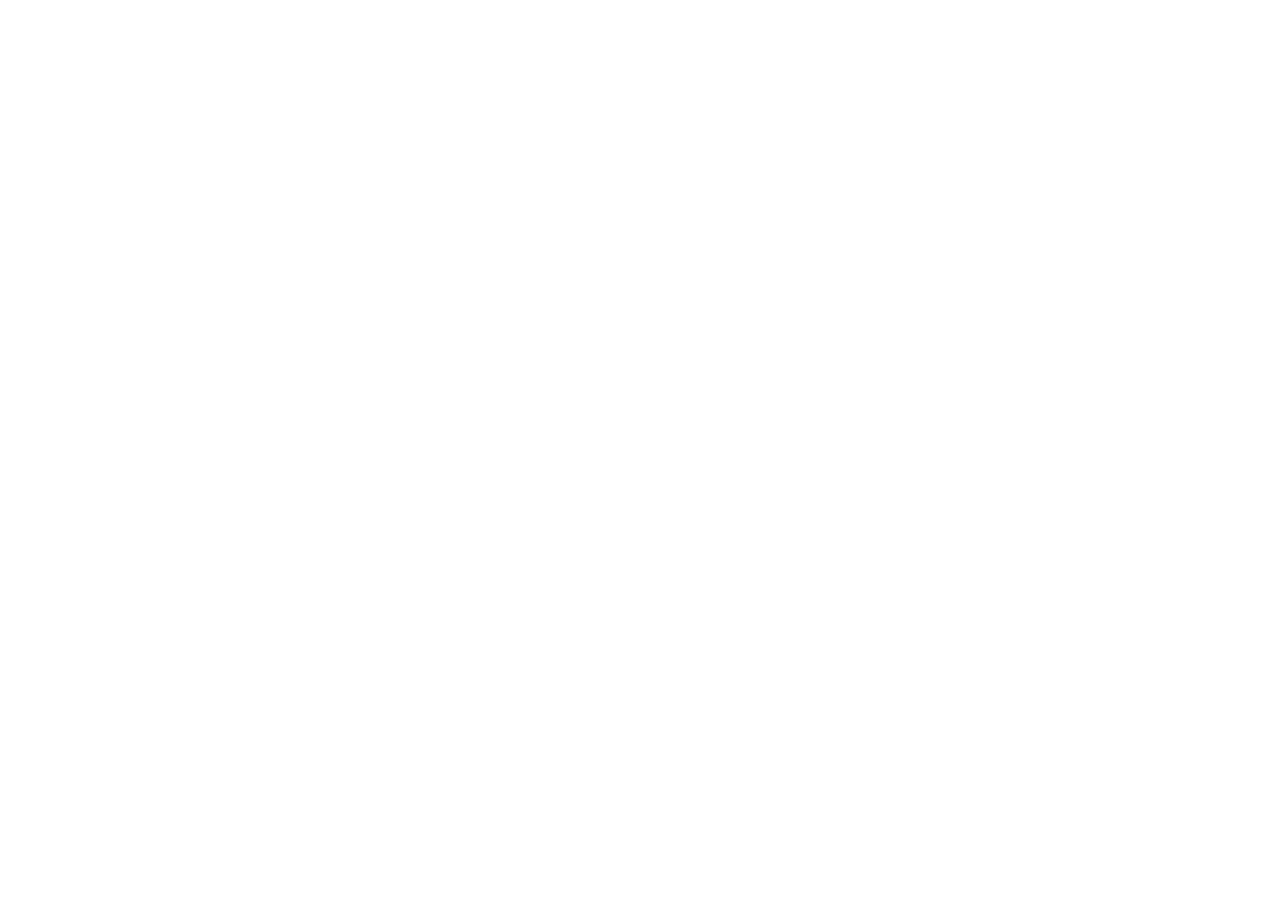
==== index.html @ 41d4106a "Add files via upload" ====
<!doctype html>
<html lang="nl">
	
<head>
	<meta charset="UTF-8">
	<meta name="author" content="jouw naam">
	<meta name="viewport" content="width=device-width, initial-scale=1">
	
	<title>Naam van je site en/of pagina</title>
	
	<link href="styles/style.css" rel="stylesheet">
</head>

<body>

	<script src="scripts/script.js"></script>
</body>
	
</html>
---- styles/style.css ----
/* CSS Document */
*, *::after, *::before {
  box-sizing:border-box;  
}
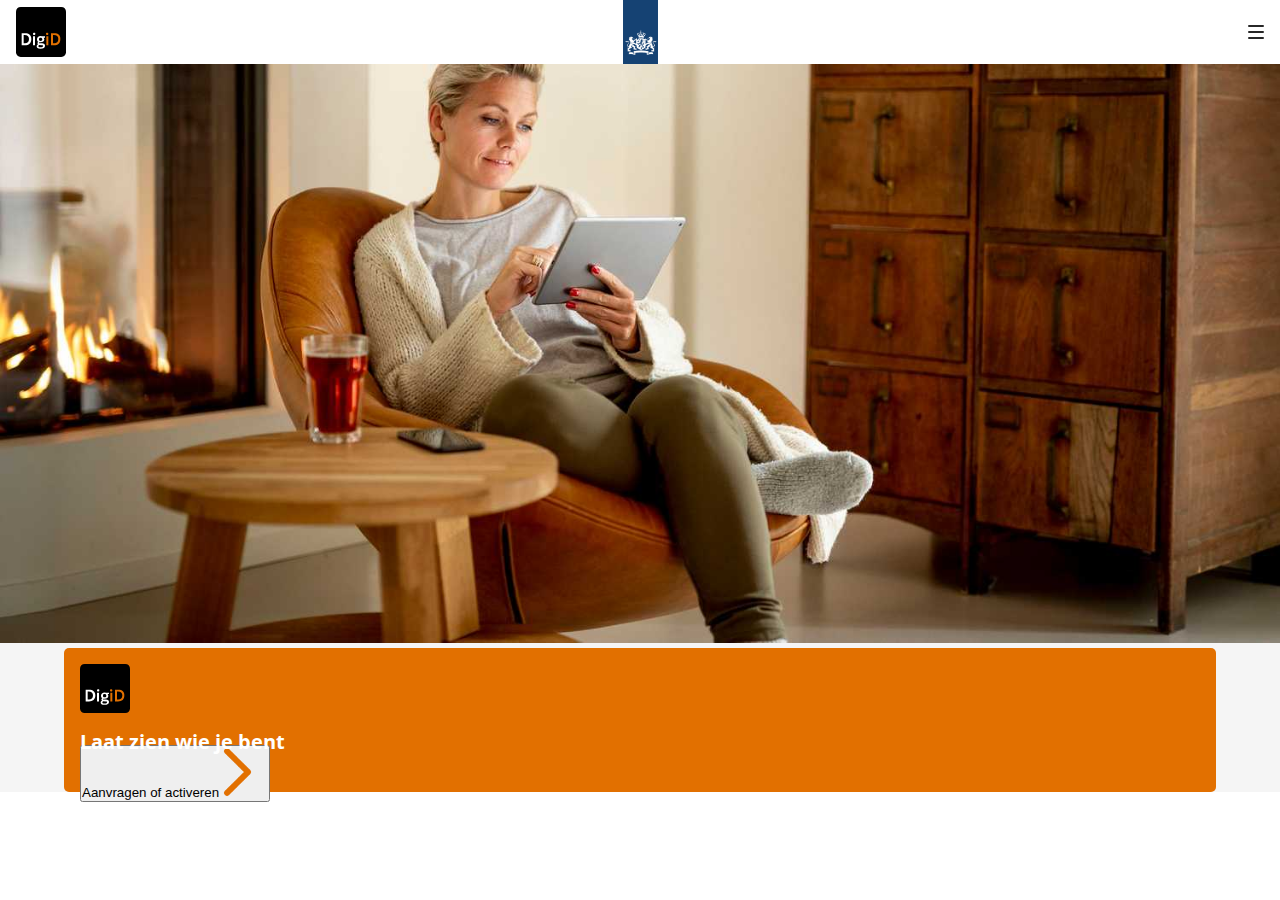
==== commit 27a01a70: "Add files via upload" ====
--- a/index.html
+++ b/index.html
@@ -1,19 +1,98 @@
 <!doctype html>
 <html lang="nl">
-	
+
 <head>
-	<meta charset="UTF-8">
-	<meta name="author" content="jouw naam">
-	<meta name="viewport" content="width=device-width, initial-scale=1">
-	
-	<title>Naam van je site en/of pagina</title>
-	
-	<link href="styles/style.css" rel="stylesheet">
+    <meta charset="UTF-8">
+    <meta name="author" content="jouw naam">
+    <meta name="viewport" content="width=device-width, initial-scale=1">
+    <title>DigiD | Home</title>
+
+    <link href="https://fonts.googleapis.com/css?family=Open+Sans:300,600,700&display=swap" rel="stylesheet">
+    <link href="styles/style.css" rel="stylesheet">
 </head>
 
 <body>
+    <header>
+        <img src="images/DigiD_logo.svg" alt="DigiD logo">
+        <img src="images/rijksoverheid_logo.png" alt="Rijksoverheid logo">
+        <div class="hamburger">
+            <span class="link"></span>
+        </div>
+    </header>
 
-	<script src="scripts/script.js"></script>
+    <main>
+        <div>
+            <img src="images/DigiD.jpg" alt="Vrouw bij haardvuur met iPad">
+        </div>
+
+        <section>
+            <div>
+                <img src="images/DigiD_logo.svg" alt="DigiD logo">
+                <h1> Laat zien wie je bent</h1>
+            </div>
+            <a href='#' target='_blank'><button type='button'> Aanvragen of activeren <img src="images/pijl_oranje.png" alt="pijltje"> </button></a>
+        </section>
+
+        <!--------------------->
+        <!--
+        <section>
+            <h2> Machtigen </h2>
+            <p> Iemand uw zaken laten regelen? Gebruik machtigen. </p>
+            <a href='#' target='_blank'><button type='button'> Aanvragen <img src="images/pijl_wit.png" alt="pijltje"> </button></a>
+        </section>
+
+        <section>
+            <h2> Code ontvangen </h2>
+            <p> Vul uw activeringscode, herstelcode, e-mailcode of machtigingscode in. </p>
+            <a href='#' target='_blank'><button type='button'> Code invullen <img src="images/pijl_wit.png" alt="pijltje"> </button></a>
+        </section>
+
+        <section>
+            <h2> Manieren van inloggen </h2>
+            <p> Voeg meer inlogmiddelen toe en regel meer met uw DigiD. </p>
+            <h3> DigiD app </h3>
+            <p> De makkelijkste manier om veilig in te loggen </p>
+            <a href="#"> Meer informatie </a>
+
+            <h3> Sms-controle </h3>
+            <p> Inloggen met een sms code </p>
+            <a href="#"> Meer informatie </a>
+
+            <h3> Gebruikersnaam en wachtwoord </h3>
+            <p> Inloggen met gebruikersnaam en wachtwoord </p>
+            <a href="#"> Meer informatie </a>
+
+            <h3> ID-check </h3>
+            <p> Voor toegang tot extra privacygevoelige gegevens </p>
+            <a href="#"> Meer informatie </a>
+        </section>
+
+        <section>
+            <a href="#"> <img src="images/pijl_zwart.png" alt="pijltje">
+                <p> Hoe activeer ik Mijn DigiD? </p>
+            </a>
+            <a href="#"> <img src="images/pijl_zwart.png" alt="pijltje">
+                <p> Hoe vraag ik een DigiD aan? </p>
+            </a>
+            <a href="#"> <img src="images/pijl_zwart.png" alt="pijltje">
+                <p> Hoe activeer ik de DigiD app? </p>
+            </a>
+            <a href="#"> <img src="images/pijl_zwart.png" alt="pijltje">
+                <p> Hoe kan ik iemand machtigen? </p>
+            </a>
+            <a href="#"> <img src="images/pijl_zwart.png" alt="pijltje">
+                <p> Wat moet ik doen bij misbruik van mijn gegevens? </p>
+            </a>
+            <a href="#"> <img src="images/pijl_zwart.png" alt="pijltje">
+                <p> Wat moet ik doen bij een foutmelding? </p>
+            </a>
+        </section>
+-->
+
+    </main>
+
+
+    <script src="scripts/script.js"></script>
 </body>
-	
+
 </html>
--- a/styles/style.css
+++ b/styles/style.css
@@ -1,5 +1,231 @@
 /* CSS Document */
-*, *::after, *::before {
-  box-sizing:border-box;  
-}
-
+* {
+    box-sizing: border-box;
+    margin: 0;
+    padding: 0;
+}
+
+/* BODY */
+body {
+    font-family: 'Open Sans', sans-serif;
+}
+
+/* HEADER */
+header {
+    height: 4rem;
+    width: 100vw;
+    background-color: white;
+    display: flex;
+    justify-content: space-between;
+    align-items: center;
+    padding: 1rem;
+    position: fixed;
+    z-index: 10;
+}
+
+/* HEADER DIGID LOGO */
+header img:nth-of-type(1) {
+    max-height: 3.1rem;
+    width: auto;
+}
+
+/* HEADER RIJKSOVERHEID LOGO */
+header img:nth-of-type(2) {
+    max-height: 4rem;
+    width: auto;
+}
+
+/* HAMBURGER MENU */
+/* CONTAINER */
+header div:nth-of-type(1) {
+    position: relative;
+    height: 6rem;
+    width: auto;
+}
+
+/* HAMBURGER RUIMTE */
+.hamburger {
+    position: relative;
+    width: 1rem;
+    height: 1rem;
+    display: flex;
+    align-items: center;
+}
+
+/* HAMBURGER STREEPJE MIDDEN */
+span {
+    display: block;
+    background: #272727;
+    height: 2px;
+    width: 1rem;
+    border-radius: 25px;
+    margin-left: 2rem;
+}
+
+/* HAMBURGER STREEPJE BOVEN EN ONDER */
+span::before,
+span::after {
+    content: '';
+    position: absolute;
+    display: block;
+    background: #272727;
+    height: 2px;
+    width: 1rem;
+    border-radius: 25px;
+    left: 2rem;
+}
+
+/* POSITIE STREEPJE BOVEN */
+span::before {
+    top: 41px;
+}
+
+/* POSITIE STREEPJE ONDER */
+span::after {
+    bottom: 41px;
+}
+
+/* HAMBURGER TRANSITIE */
+.hamburger.active span {
+    background: rgba(0, 0, 0, 0);
+    transition: .5s;
+}
+
+.hamburger.active span::before {
+    transform: rotate(135deg);
+    top: 46px;
+}
+
+.hamburger.active span::after {
+    top: 46px;
+    transform: rotate(225deg);
+}
+
+nav.active {
+    transform: translateX(0);
+}
+
+/* HEADER AFBEELDING VROUW */
+main div:nth-of-type(1) img {
+    max-width: 100vw;
+    height: auto;
+    margin: auto;
+}
+
+/* MAIN */
+main {
+    position: absolute;
+    max-width: 100vw;
+    background-color: #F5F5F5;
+    margin-top: 4rem;
+}
+
+main section {
+    max-width: 90%;
+    margin: 0 auto;
+}
+
+/* EERSTE SECTION */
+main section:nth-of-type(1) {
+    height: 9rem;
+    background-color: #E27000;
+    padding: 1rem;
+    border-radius: 5px;
+}
+
+main div:nth-of-type(2) {
+    display: flex;
+    align-items: flex-start;
+    position: relative;
+    top: -1rem;
+}
+
+main section:nth-of-type(1) img {
+    max-height: 3.1rem;
+    width: auto;
+    margin-right: 1rem;
+}
+
+main section:nth-of-type(1) h1 {
+    font-size: 20px;
+    color: #FFFFFF;
+    position: relative;
+    top: 0.6rem;
+}
+
+main section:nth-of-type(2) button {
+    position: relative;
+    top: -5rem;
+    margin-left: 1rem;
+    width: 16rem;
+    height: 3rem;
+    background-color: #FFFFFF;
+    font-family: 'Open Sans', sans-serif;
+    font-weight: 700;
+    font-size: 16px;
+    color: #E27000;
+    border: none;
+    border-radius: 5px;
+    box-shadow: 0 4px 8px 0 rgba(0, 0, 0, 0.25);
+}
+
+main section:nth-of-type(2) button img {
+    width: 8px;
+    height: auto;
+    position: relative;
+    left: 0.6rem;
+    top: 0.1rem;
+}
+
+
+
+/***************************/
+/*
+
+main section {
+    height: 9rem;
+    background-color: #ffffff;
+    padding: 1rem;
+    border-radius: 5px;
+}
+
+
+main section h2 {
+    font-size: 20px;
+    color: #F27000;
+}
+
+main section p {
+    font-size: 14px;
+    font-weight: 400;
+    color: #000000;
+}
+
+main section button {
+    margin-top: 1rem;
+    width: 10rem;
+    height: 3rem;
+    background-color: #F27000;
+    font-family: 'Open Sans', sans-serif;
+    font-weight: 700;
+    font-size: 16px;
+    color: #FFFFFF;
+    border: none;
+    border-radius: 5px;
+    box-shadow: 0 4px 8px 0 rgba(0, 0, 0, 0.25);
+}
+
+main section button img {
+    width: 8px;
+    height: auto;
+    position: relative;
+    left: 0.6rem;
+    top: 0.1rem;
+}
+
+*******************
+section a img {
+    width: 20px;
+    height: auto;
+}
+*/
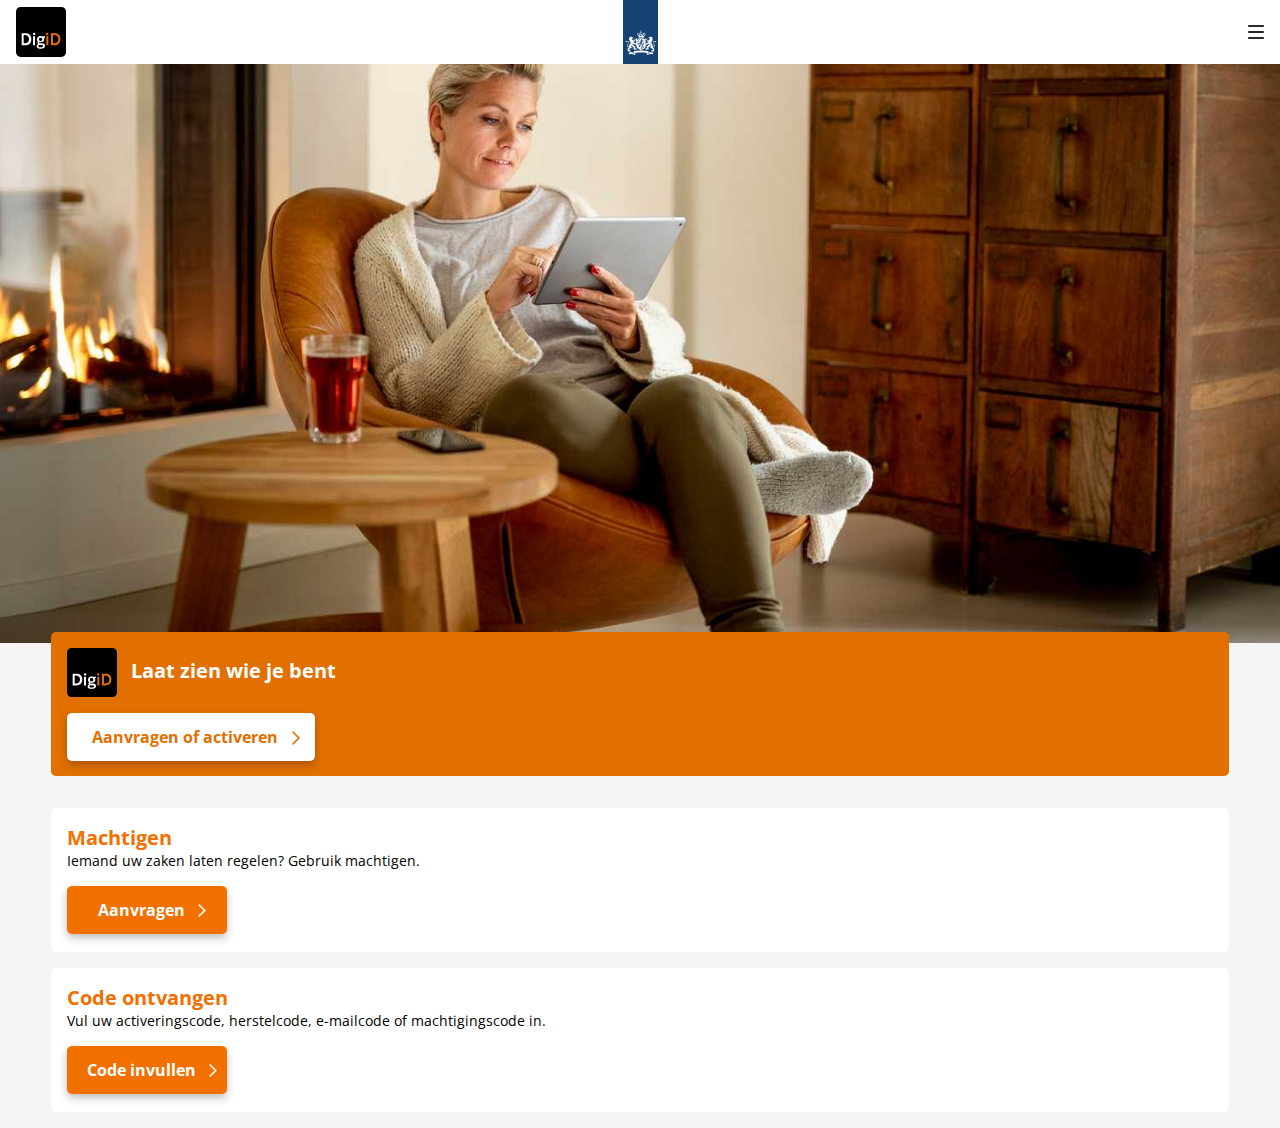
==== commit 99e45a00: "Add files via upload" ====
--- a/index.html
+++ b/index.html
@@ -33,8 +33,8 @@
             <a href='#' target='_blank'><button type='button'> Aanvragen of activeren <img src="images/pijl_oranje.png" alt="pijltje"> </button></a>
         </section>
 
-        <!--------------------->
-        <!--
+
+
         <section>
             <h2> Machtigen </h2>
             <p> Iemand uw zaken laten regelen? Gebruik machtigen. </p>
@@ -47,6 +47,7 @@
             <a href='#' target='_blank'><button type='button'> Code invullen <img src="images/pijl_wit.png" alt="pijltje"> </button></a>
         </section>
 
+        <!--
         <section>
             <h2> Manieren van inloggen </h2>
             <p> Voeg meer inlogmiddelen toe en regel meer met uw DigiD. </p>
--- a/styles/style.css
+++ b/styles/style.css
@@ -108,7 +108,7 @@
 /* HEADER AFBEELDING VROUW */
 main div:nth-of-type(1) img {
     max-width: 100vw;
-    height: auto;
+    max-height: 300rem;
     margin: auto;
 }
 
@@ -121,43 +121,43 @@
 }
 
 main section {
-    max-width: 90%;
+    max-width: 92%;
     margin: 0 auto;
 }
 
 /* EERSTE SECTION */
 main section:nth-of-type(1) {
     height: 9rem;
+    width: auto;
     background-color: #E27000;
     padding: 1rem;
     border-radius: 5px;
-}
-
-main div:nth-of-type(2) {
-    display: flex;
-    align-items: flex-start;
     position: relative;
     top: -1rem;
 }
 
-main section:nth-of-type(1) img {
+main section:nth-of-type(1) div {
+    display: flex;
+}
+
+main section:nth-of-type(1) div img {
+    display: flex;
     max-height: 3.1rem;
     width: auto;
-    margin-right: 1rem;
-}
-
-main section:nth-of-type(1) h1 {
+    margin: 0;
+}
+
+main section:nth-of-type(1) div h1 {
     font-size: 20px;
     color: #FFFFFF;
     position: relative;
     top: 0.6rem;
-}
-
-main section:nth-of-type(2) button {
-    position: relative;
-    top: -5rem;
-    margin-left: 1rem;
-    width: 16rem;
+    left: 0.9rem;
+}
+
+
+main section:nth-of-type(1) button {
+    width: 15.5rem;
     height: 3rem;
     background-color: #FFFFFF;
     font-family: 'Open Sans', sans-serif;
@@ -169,7 +169,7 @@
     box-shadow: 0 4px 8px 0 rgba(0, 0, 0, 0.25);
 }
 
-main section:nth-of-type(2) button img {
+main section:nth-of-type(1) button img {
     width: 8px;
     height: auto;
     position: relative;
@@ -178,15 +178,15 @@
 }
 
 
-
 /***************************/
-/*
+
 
 main section {
     height: 9rem;
     background-color: #ffffff;
     padding: 1rem;
     border-radius: 5px;
+    margin-bottom: 1rem;
 }
 
 
@@ -223,9 +223,8 @@
     top: 0.1rem;
 }
 
-*******************
+
 section a img {
     width: 20px;
     height: auto;
 }
-*/
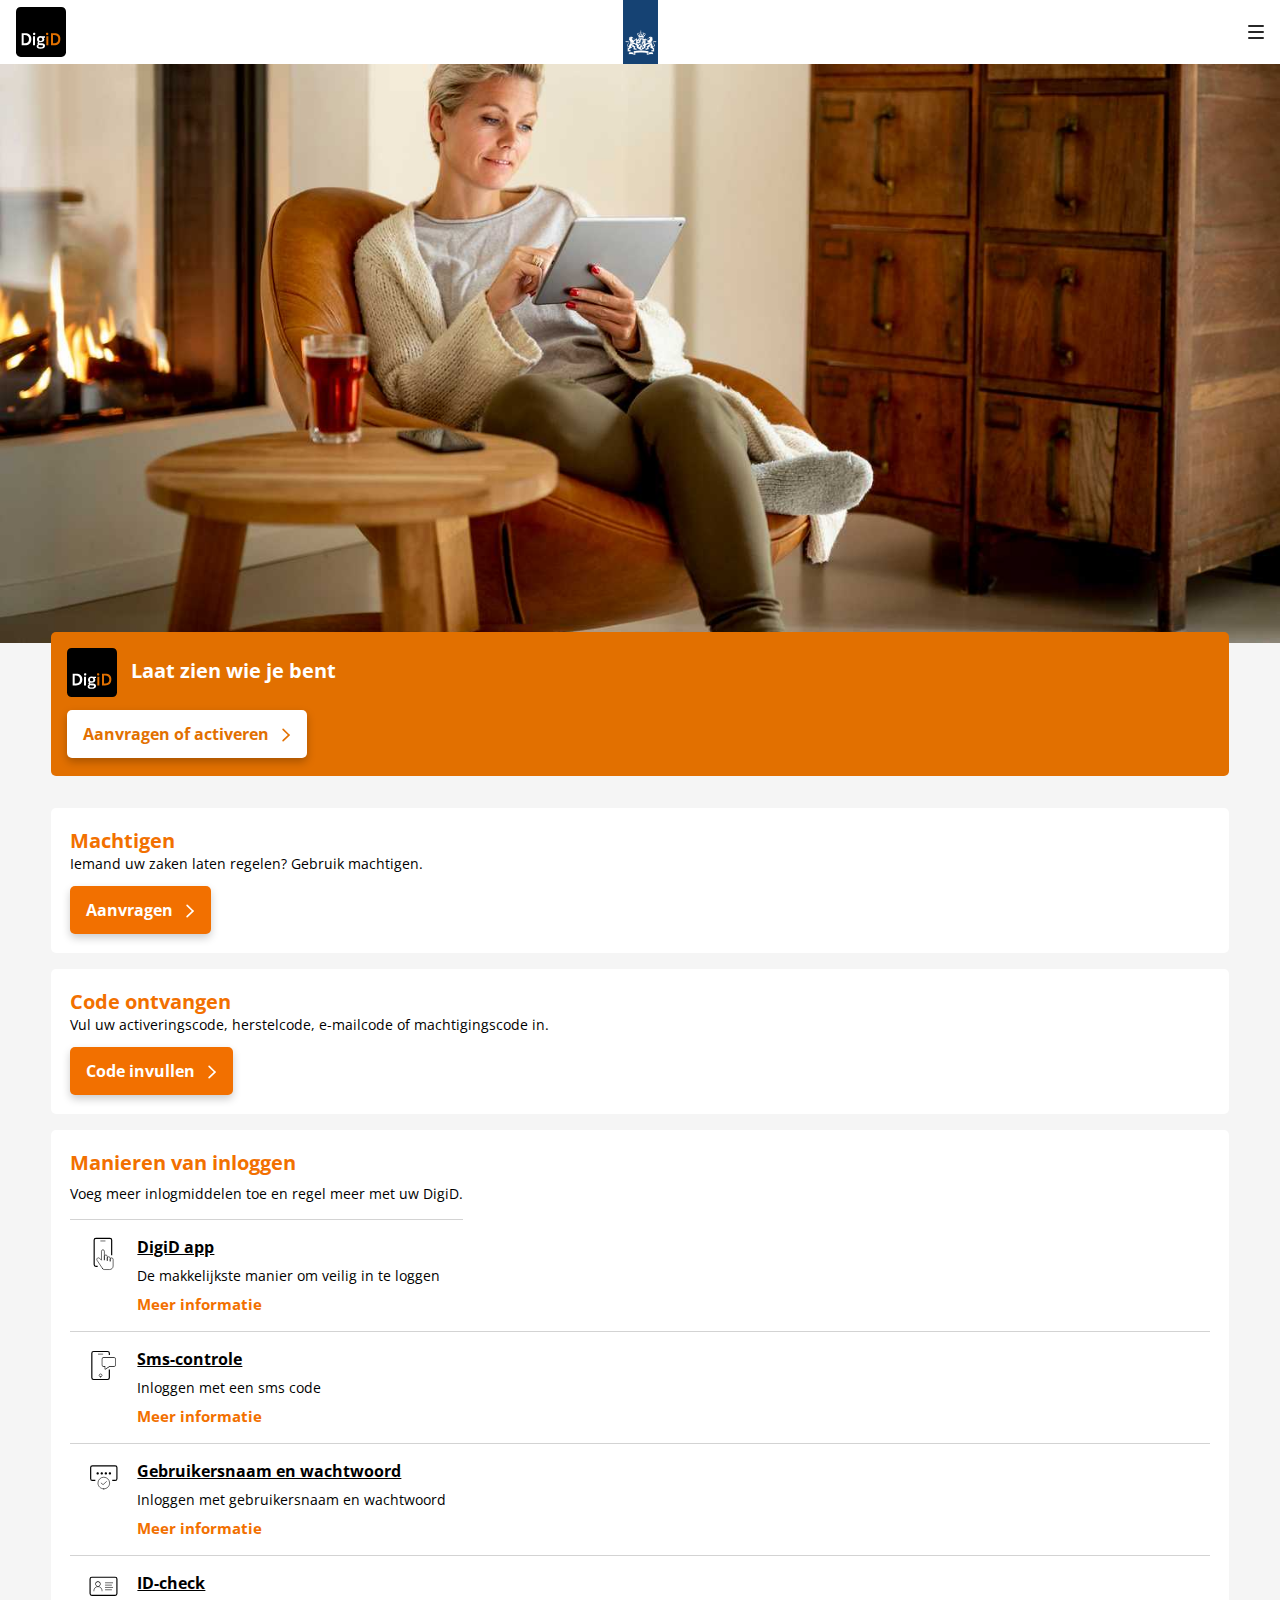
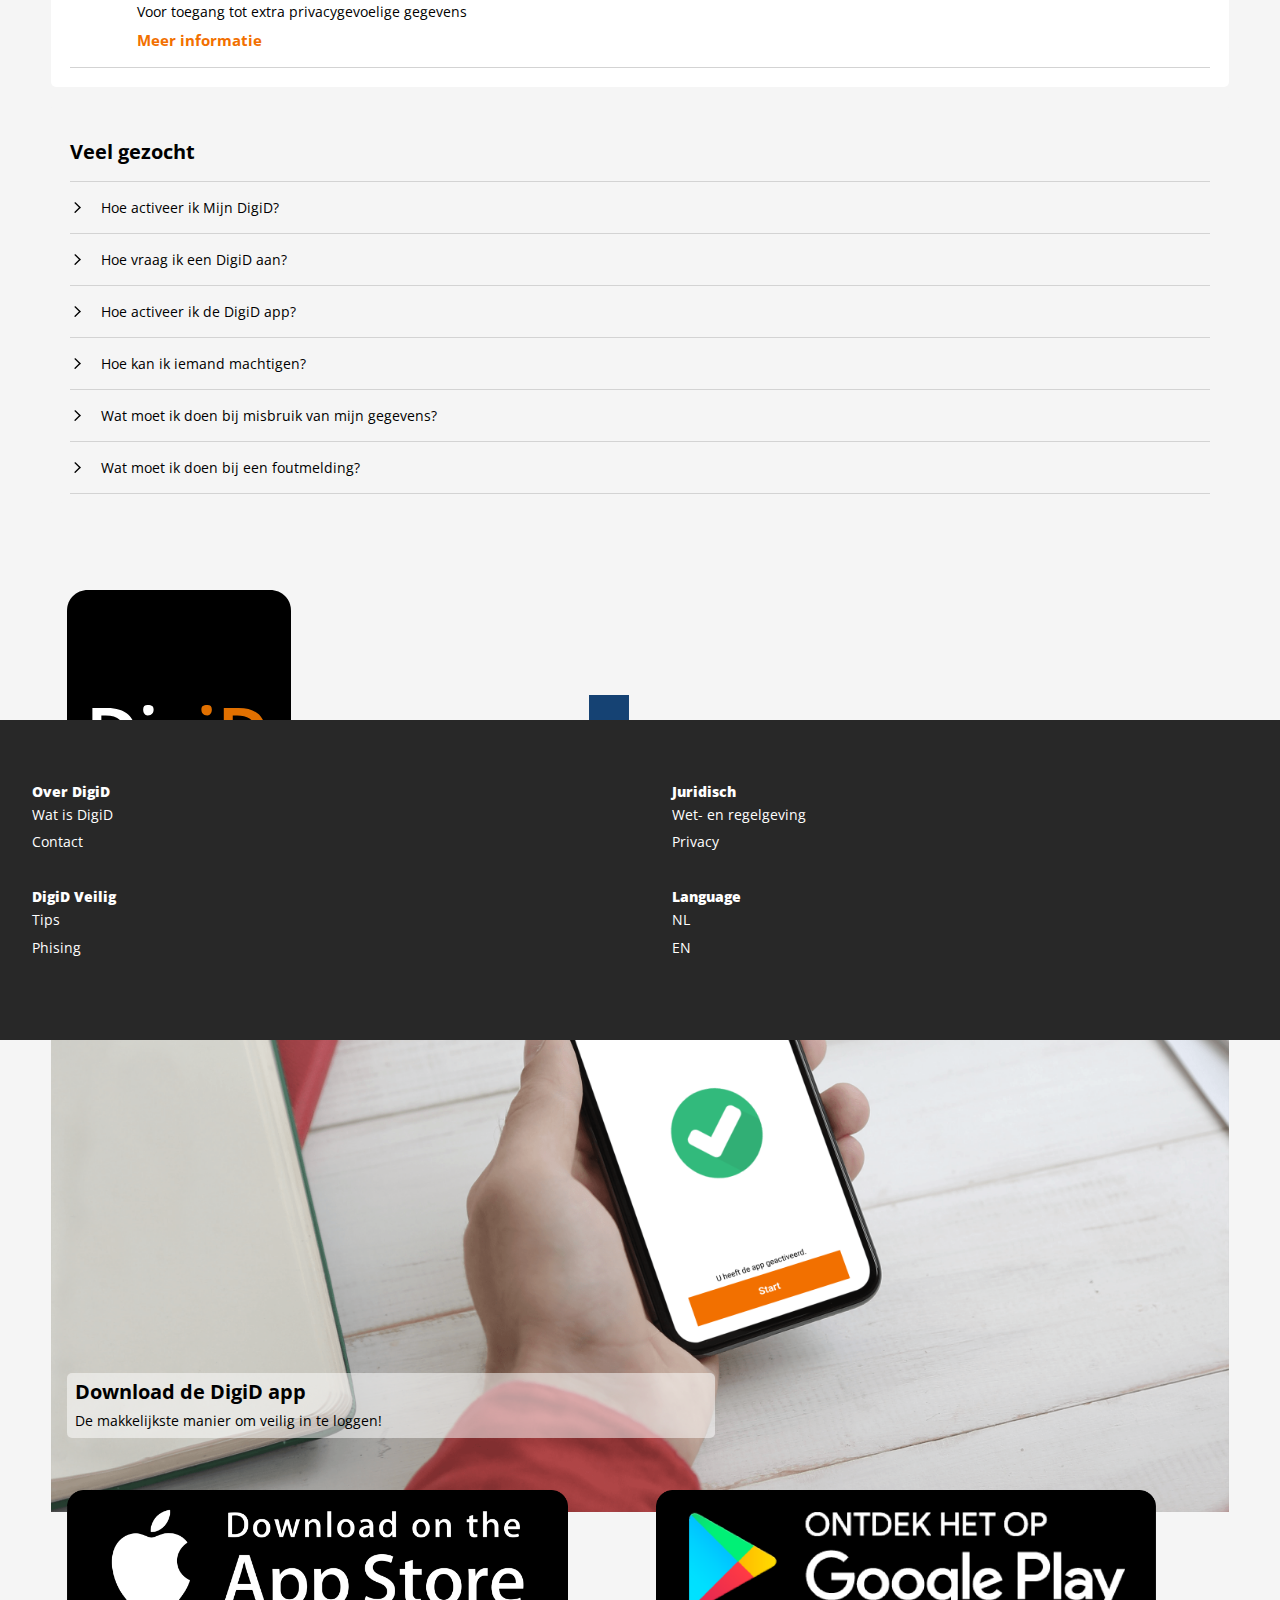
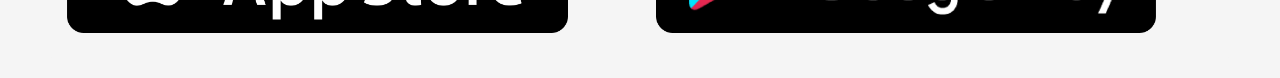
==== commit d1137530: "Add files via upload" ====
--- a/index.html
+++ b/index.html
@@ -25,73 +25,165 @@
             <img src="images/DigiD.jpg" alt="Vrouw bij haardvuur met iPad">
         </div>
 
+        <!-- Section 1 -->
         <section>
             <div>
                 <img src="images/DigiD_logo.svg" alt="DigiD logo">
                 <h1> Laat zien wie je bent</h1>
             </div>
-            <a href='#' target='_blank'><button type='button'> Aanvragen of activeren <img src="images/pijl_oranje.png" alt="pijltje"> </button></a>
+            <a href='#' target='_blank'><button type='button'> Aanvragen of activeren <img src="images/pijl_oranje.svg" alt="pijltje"> </button></a>
         </section>
 
 
-
+        <!-- Section 2 -->
         <section>
             <h2> Machtigen </h2>
             <p> Iemand uw zaken laten regelen? Gebruik machtigen. </p>
-            <a href='#' target='_blank'><button type='button'> Aanvragen <img src="images/pijl_wit.png" alt="pijltje"> </button></a>
+            <a href='#' target='_blank'><button type='button'> Aanvragen <img src="images/pijl_wit.svg" alt="pijltje"> </button></a>
         </section>
 
+
+        <!-- Section 3 -->
         <section>
             <h2> Code ontvangen </h2>
             <p> Vul uw activeringscode, herstelcode, e-mailcode of machtigingscode in. </p>
-            <a href='#' target='_blank'><button type='button'> Code invullen <img src="images/pijl_wit.png" alt="pijltje"> </button></a>
+            <a href='#' target='_blank'><button type='button'> Code invullen <img src="images/pijl_wit.svg" alt="pijltje"> </button></a>
         </section>
 
-        <!--
+
+        <!-- Section 4 -->
         <section>
-            <h2> Manieren van inloggen </h2>
-            <p> Voeg meer inlogmiddelen toe en regel meer met uw DigiD. </p>
-            <h3> DigiD app </h3>
-            <p> De makkelijkste manier om veilig in te loggen </p>
-            <a href="#"> Meer informatie </a>
+            <div>
+                <h2> Manieren van inloggen </h2>
+                <p> Voeg meer inlogmiddelen toe en regel meer met uw DigiD. </p>
+            </div>
 
-            <h3> Sms-controle </h3>
-            <p> Inloggen met een sms code </p>
-            <a href="#"> Meer informatie </a>
+            <div>
+                <img src="images/digi_icoon_app.svg" alt="App icoon">
+                <div>
+                    <h3> DigiD app </h3>
+                    <p> De makkelijkste manier om veilig in te loggen </p>
+                    <a href="#"> Meer informatie </a>
+                </div>
+            </div>
 
-            <h3> Gebruikersnaam en wachtwoord </h3>
-            <p> Inloggen met gebruikersnaam en wachtwoord </p>
-            <a href="#"> Meer informatie </a>
+            <div>
+                <img src="images/digi_icoon_sms.svg" alt="SMS icoon">
+                <div>
+                    <h3> Sms-controle </h3>
+                    <p> Inloggen met een sms code </p>
+                    <a href="#"> Meer informatie </a>
+                </div>
+            </div>
 
-            <h3> ID-check </h3>
-            <p> Voor toegang tot extra privacygevoelige gegevens </p>
-            <a href="#"> Meer informatie </a>
+            <div>
+                <img src="images/digi_icoon_gebruikersnaam.svg" alt="Gebruikersnaam icoon">
+                <div>
+                    <h3> Gebruikersnaam en wachtwoord </h3>
+                    <p> Inloggen met gebruikersnaam en wachtwoord </p>
+                    <a href="#"> Meer informatie </a>
+                </div>
+            </div>
+
+            <div>
+                <img src="images/digi_icoon_id.svg" alt="ID icoon">
+                <div>
+                    <h3> ID-check </h3>
+                    <p> Voor toegang tot extra privacygevoelige gegevens </p>
+                    <a href="#"> Meer informatie </a>
+                </div>
+            </div>
         </section>
 
+
+        <!-- Section 5 -->
         <section>
-            <a href="#"> <img src="images/pijl_zwart.png" alt="pijltje">
-                <p> Hoe activeer ik Mijn DigiD? </p>
-            </a>
-            <a href="#"> <img src="images/pijl_zwart.png" alt="pijltje">
-                <p> Hoe vraag ik een DigiD aan? </p>
-            </a>
-            <a href="#"> <img src="images/pijl_zwart.png" alt="pijltje">
-                <p> Hoe activeer ik de DigiD app? </p>
-            </a>
-            <a href="#"> <img src="images/pijl_zwart.png" alt="pijltje">
-                <p> Hoe kan ik iemand machtigen? </p>
-            </a>
-            <a href="#"> <img src="images/pijl_zwart.png" alt="pijltje">
-                <p> Wat moet ik doen bij misbruik van mijn gegevens? </p>
-            </a>
-            <a href="#"> <img src="images/pijl_zwart.png" alt="pijltje">
-                <p> Wat moet ik doen bij een foutmelding? </p>
-            </a>
+            <div>
+                <h4> Veel gezocht </h4>
+            </div>
+
+            <div>
+                <a href="#"> <img src="images/pijl_zwart.svg" alt="pijltje">
+                    <p> Hoe activeer ik Mijn DigiD? </p>
+                </a>
+            </div>
+
+            <div>
+                <a href="#"> <img src="images/pijl_zwart.svg" alt="pijltje">
+                    <p> Hoe vraag ik een DigiD aan? </p>
+                </a>
+            </div>
+
+            <div>
+                <a href="#"> <img src="images/pijl_zwart.svg" alt="pijltje">
+                    <p> Hoe activeer ik de DigiD app? </p>
+                </a>
+            </div>
+
+            <div>
+                <a href="#"> <img src="images/pijl_zwart.svg" alt="pijltje">
+                    <p> Hoe kan ik iemand machtigen? </p>
+                </a>
+            </div>
+
+            <div>
+                <a href="#"> <img src="images/pijl_zwart.svg" alt="pijltje">
+                    <p> Wat moet ik doen bij misbruik van mijn gegevens? </p>
+                </a>
+            </div>
+
+            <div>
+                <a href="#"> <img src="images/pijl_zwart.svg" alt="pijltje">
+                    <p> Wat moet ik doen bij een foutmelding? </p>
+                </a>
+            </div>
         </section>
--->
+
+
+        <!-- Section 6-->
+        <section>
+            <img src="images/DigiD_logo.svg" alt="DigiD logo">
+            <img src="images/digid_downloaden.jpg" alt="Download de DigiD app">
+            <div>
+                <h4> Download de DigiD app </h4>
+                <p> De makkelijkste manier om veilig in te loggen! </p>
+            </div>
+            <div>
+                <a href="#"><img src="images/download_appstore.png" alt="Download in de AppStore"></a>
+                <a href="#"><img src="images/download_google.png" alt="Download bij GooglePlay"></a>
+            </div>
+        </section>
 
     </main>
 
+    <footer>
+        <img src="images/footer_img.png" alt="Vak in de blauwe kleur van de Rijksoverheid">
+        <div>
+            <div>
+                <h5> Over DigiD </h5>
+                <a href="#"> Wat is DigiD </a>
+                <a href="#"> Contact </a>
+            </div>
+
+            <div>
+                <h5> Juridisch </h5>
+                <a href="#"> Wet- en regelgeving </a>
+                <a href="#"> Privacy </a>
+            </div>
+
+            <div>
+                <h5> DigiD Veilig </h5>
+                <a href="#"> Tips </a>
+                <a href="#"> Phising </a>
+            </div>
+
+            <div>
+                <h5> Language</h5>
+                <a href="#"> NL </a>
+                <a href="#"> EN </a>
+            </div>
+        </div>
+    </footer>
 
     <script src="scripts/script.js"></script>
 </body>
--- a/styles/style.css
+++ b/styles/style.css
@@ -1,16 +1,58 @@
 /* CSS Document */
+
+/*********** ALGEMEEN ***********/
 * {
     box-sizing: border-box;
     margin: 0;
     padding: 0;
 }
 
-/* BODY */
 body {
     font-family: 'Open Sans', sans-serif;
 }
 
-/* HEADER */
+h1 {
+    font-size: 20px;
+    color: #FFFFFF;
+}
+
+h2 {
+    font-size: 20px;
+    color: #F27000;
+}
+
+h3 {
+    font-size: 16px;
+    color: #000000;
+    text-decoration: underline;
+}
+
+h4 {
+    font-size: 20px;
+    color: #000000;
+}
+
+h5 {
+    font-size: 14px;
+    font-weight: 900;
+    color: #ffffff;
+}
+
+p {
+    font-size: 14px;
+    font-weight: 400;
+    color: #000000;
+}
+
+a {
+    font-size: 15px;
+    font-weight: 700;
+    color: #F27000;
+    text-decoration: none;
+}
+
+
+/*********** HEADER ***********/
 header {
     height: 4rem;
     width: 100vw;
@@ -23,27 +65,27 @@
     z-index: 10;
 }
 
-/* HEADER DIGID LOGO */
+/* Header DigiD logo */
 header img:nth-of-type(1) {
     max-height: 3.1rem;
     width: auto;
 }
 
-/* HEADER RIJKSOVERHEID LOGO */
+/* Header Rijksoverheid logo */
 header img:nth-of-type(2) {
     max-height: 4rem;
     width: auto;
 }
 
-/* HAMBURGER MENU */
-/* CONTAINER */
+/* Header Hamburger Menu */
+/* Hamburger Container */
 header div:nth-of-type(1) {
     position: relative;
     height: 6rem;
     width: auto;
 }
 
-/* HAMBURGER RUIMTE */
+/* Hamburger ruimte */
 .hamburger {
     position: relative;
     width: 1rem;
@@ -52,7 +94,7 @@
     align-items: center;
 }
 
-/* HAMBURGER STREEPJE MIDDEN */
+/* Hamburger midden streep */
 span {
     display: block;
     background: #272727;
@@ -62,7 +104,7 @@
     margin-left: 2rem;
 }
 
-/* HAMBURGER STREEPJE BOVEN EN ONDER */
+/* Hamburgeer boven en onder streep */
 span::before,
 span::after {
     content: '';
@@ -75,17 +117,17 @@
     left: 2rem;
 }
 
-/* POSITIE STREEPJE BOVEN */
+/* Hamburger positie streep boven */
 span::before {
     top: 41px;
 }
 
-/* POSITIE STREEPJE ONDER */
+/* Hamburger positie streep onder */
 span::after {
     bottom: 41px;
 }
 
-/* HAMBURGER TRANSITIE */
+/* Hamburger transitie */
 .hamburger.active span {
     background: rgba(0, 0, 0, 0);
     transition: .5s;
@@ -105,17 +147,19 @@
     transform: translateX(0);
 }
 
-/* HEADER AFBEELDING VROUW */
+/* Header afbeelding */
 main div:nth-of-type(1) img {
     max-width: 100vw;
     max-height: 300rem;
     margin: auto;
 }
 
-/* MAIN */
+
+/*********** MAIN ALGMEEN ***********/
 main {
     position: absolute;
     max-width: 100vw;
+    height: auto;
     background-color: #F5F5F5;
     margin-top: 4rem;
 }
@@ -125,7 +169,8 @@
     margin: 0 auto;
 }
 
-/* EERSTE SECTION */
+
+/* Eerste Section - Oranje */
 main section:nth-of-type(1) {
     height: 9rem;
     width: auto;
@@ -148,17 +193,15 @@
 }
 
 main section:nth-of-type(1) div h1 {
-    font-size: 20px;
-    color: #FFFFFF;
     position: relative;
     top: 0.6rem;
     left: 0.9rem;
 }
 
-
 main section:nth-of-type(1) button {
-    width: 15.5rem;
-    height: 3rem;
+    margin-top: 0.8rem;
+    padding: 0rem 1rem 0rem 1rem;
+    width: auto;
     background-color: #FFFFFF;
     font-family: 'Open Sans', sans-serif;
     font-weight: 700;
@@ -169,41 +212,21 @@
     box-shadow: 0 4px 8px 0 rgba(0, 0, 0, 0.25);
 }
 
-main section:nth-of-type(1) button img {
-    width: 8px;
-    height: auto;
-    position: relative;
-    left: 0.6rem;
-    top: 0.1rem;
-}
-
-
 /***************************/
 
-
+/* Sections Twee en Drie - Witte achtergrond */
 main section {
-    height: 9rem;
+    height: auto;
     background-color: #ffffff;
-    padding: 1rem;
+    padding: 1.2rem;
     border-radius: 5px;
     margin-bottom: 1rem;
 }
 
-
-main section h2 {
-    font-size: 20px;
-    color: #F27000;
-}
-
-main section p {
-    font-size: 14px;
-    font-weight: 400;
-    color: #000000;
-}
-
 main section button {
-    margin-top: 1rem;
-    width: 10rem;
+    margin-top: 0.8rem;
+    padding: 0rem 1rem 0rem 1rem;
+    width: auto;
     height: 3rem;
     background-color: #F27000;
     font-family: 'Open Sans', sans-serif;
@@ -212,19 +235,189 @@
     color: #FFFFFF;
     border: none;
     border-radius: 5px;
-    box-shadow: 0 4px 8px 0 rgba(0, 0, 0, 0.25);
+    box-shadow: 0 4px 8px 0 rgba(0, 0, 0, 0.20);
 }
 
 main section button img {
-    width: 8px;
-    height: auto;
-    position: relative;
-    left: 0.6rem;
-    top: 0.1rem;
-}
-
-
-section a img {
-    width: 20px;
-    height: auto;
-}
+    width: 18px;
+    height: auto;
+    position: relative;
+    left: 0.25rem;
+    top: 0.25rem;
+}
+
+
+/***************************/
+
+/* Section Drie */
+/* Eerste Div - h2 en p */
+main section:nth-of-type(4) div:nth-of-type(1) {
+    padding-top: 0rem;
+    display: inline-block;
+}
+
+/* Overige Divs - img, h3 en p */
+/* Image en tekst naast elkaar in row */
+main section:nth-of-type(4) div {
+    padding: 1rem 0rem 0.5rem 0rem;
+    height: auto;
+    border-bottom: solid 1px #D3D3D3;
+    display: flex;
+}
+
+/* Tekst onder elkaar als column*/
+main section:nth-of-type(4) div div {
+    display: flex;
+    flex-direction: column;
+    border: none;
+    padding-left: 1rem;
+}
+
+main section:nth-of-type(4) div img {
+    width: 35px;
+    height: auto;
+    align-self: flex-start;
+    margin-left: 1rem;
+}
+
+/* Afstand tussen p en de rest */
+main section:nth-of-type(4) div p {
+    padding: 0.5rem 0rem;
+}
+
+
+/***************************/
+/* Vijfde section - grijze achtergrond*/
+main section:nth-of-type(5) {
+    height: auto;
+    background-color: #F5F5F5;
+}
+
+/* Afstand tussen de divs en lijntje ertussen */
+main section:nth-of-type(5) div {
+    height: auto;
+    padding: 1rem 0rem 1rem 0rem;
+    border-bottom: solid 1px #D3D3D3;
+}
+
+main section:nth-of-type(5) div a {
+    display: flex;
+    align-content: center;
+}
+
+main section:nth-of-type(5) div a p {
+    padding-left: 1rem;
+}
+
+/* Pijltjes ervoor */
+main section:nth-of-type(5) div a img {
+    width: 15px;
+    height: auto;
+}
+
+/***************************/
+/* Zesde section - Afbeelding */
+main section:nth-of-type(6) {
+    height: auto;
+    width: 100%;
+    padding: 0;
+    background-color: #F5F5F5;
+    margin-top: -2rem;
+    margin-bottom: 1rem;
+}
+
+/* DigiD logo */
+main section:nth-of-type(6) img:nth-of-type(1) {
+    height: 17.5vw;
+    width: auto;
+    position: relative;
+    top: 5.75rem;
+    left: 1rem;
+}
+
+/* De afbeelding zelf */
+main section:nth-of-type(6) img:nth-of-type(2) {
+    max-height: 100%;
+    max-width: 100%;
+}
+
+/* Vakje over de afbeelding*/
+main section:nth-of-type(6) div:nth-of-type(1) {
+    background-color: rgba(255, 255, 255, 0.52);
+    padding: 0.5rem;
+    border-radius: 5px;
+    width: 55%;
+    height: auto;
+    position: relative;
+    top: -9rem;
+    left: 1rem;
+}
+
+/* Zwarte tekst in vakje */
+main section:nth-of-type(6) h4 {
+    line-height: 22px;
+    padding-bottom: 0.5rem;
+}
+
+/* Container nep buttons */
+main section:nth-of-type(6) div:nth-of-type(2) {
+    width: 100%;
+    height: 5rem;
+    display: flex;
+    flex-direction: row;
+    justify-content: center;
+    position: relative;
+    top: -11.5rem;
+}
+
+/* Afbeelding nep buttons */
+main section:nth-of-type(6) div:nth-of-type(2) img {
+    max-width: 85%;
+    height: auto;
+    border-radius: 10px;
+}
+
+/***************************/
+/* Footer */
+footer {
+    width: 100vw;
+    height: 20rem;
+    position: relative;
+    top: 145rem;
+    background-color: #282828;
+}
+
+/* Blokje boven footer */
+footer img {
+    width: 40px;
+    height: 25px;
+    position: relative;
+    top: -25px;
+    left: 46%;
+}
+
+/* Linkjes in footer */
+footer a {
+    font-size: 14px;
+    font-weight: 400;
+    color: #ffffff;
+    line-height: 1.7rem;
+}
+
+/* Positie divs */
+/* Blokjes naast elkaar in row*/
+footer div {
+    display: flex;
+    flex-direction: row;
+    flex-wrap: wrap;
+}
+
+/* Positieve tekst in blokjes */
+/* Tekst onder elkaar in column */
+footer div div {
+    display: flex;
+    flex-direction: column;
+    width: 50%;
+    height: auto;
+    padding: 2rem 0rem 0rem 2rem;
+}
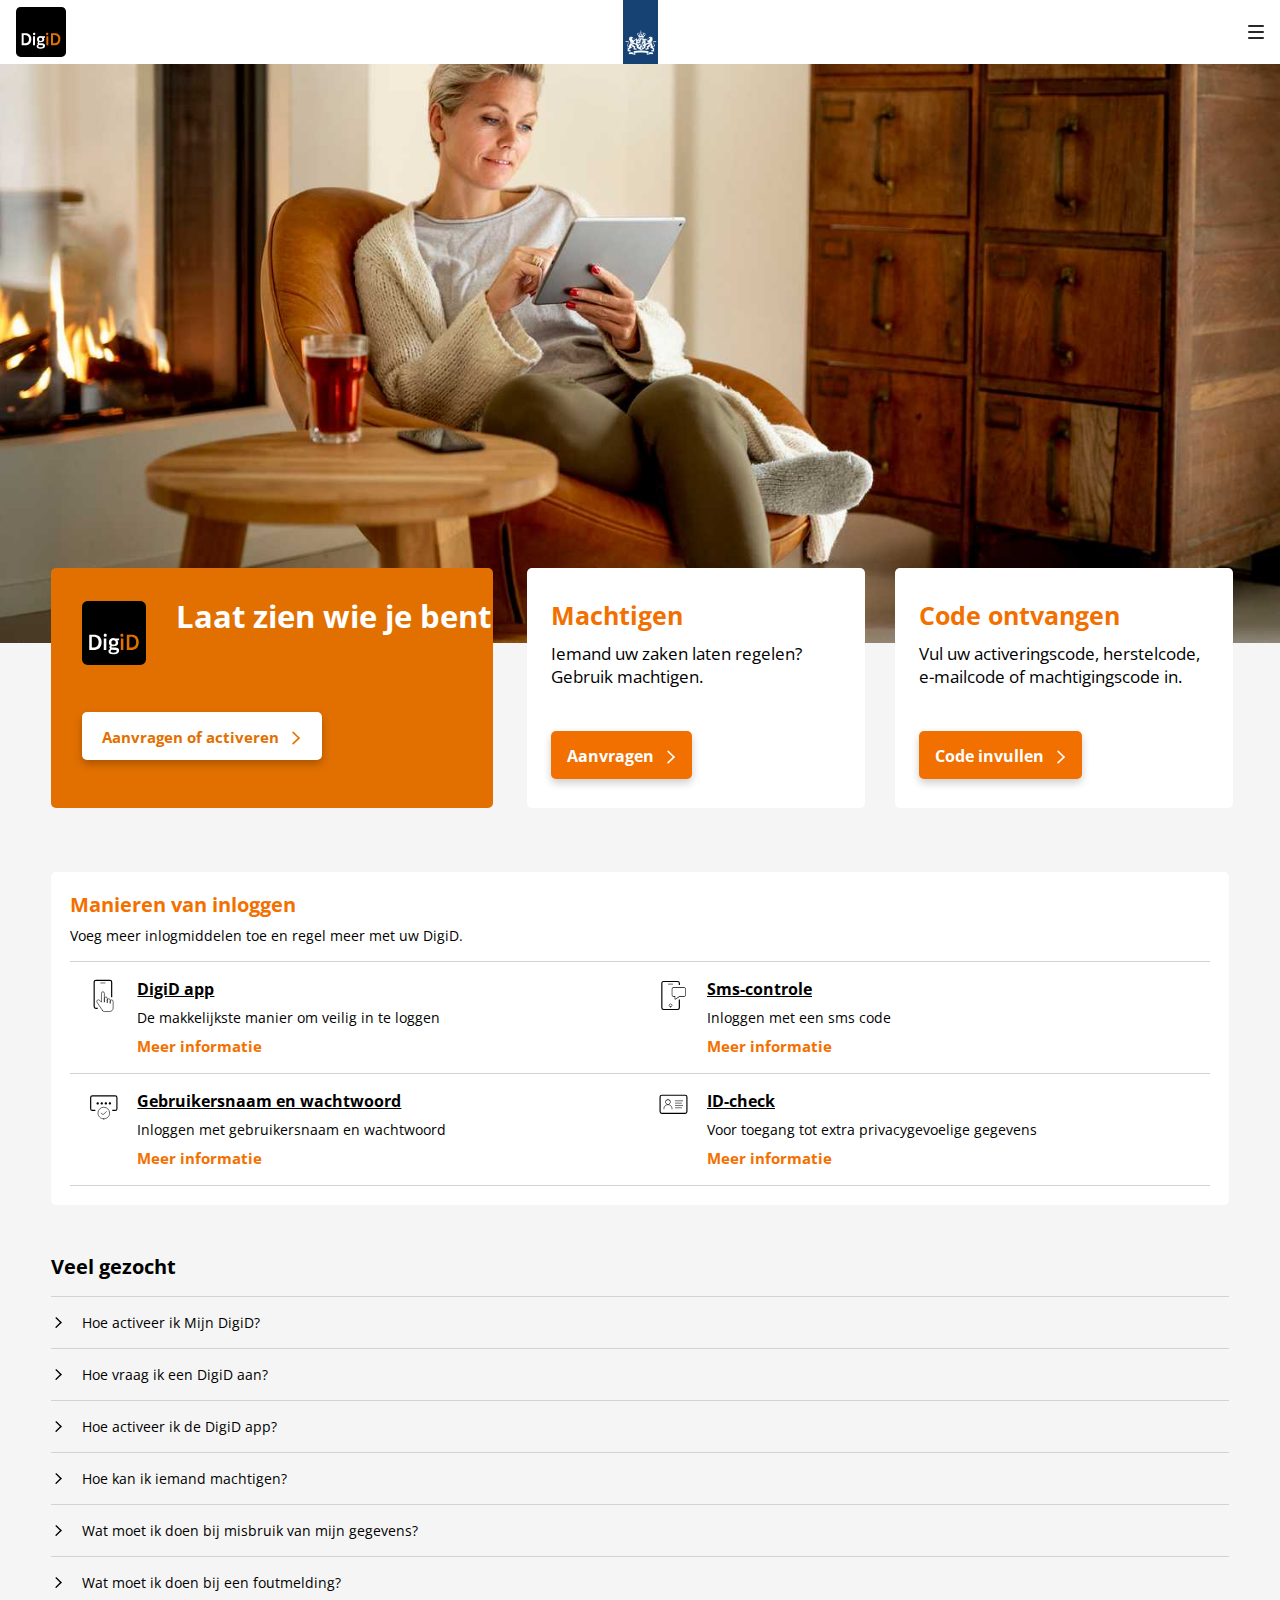
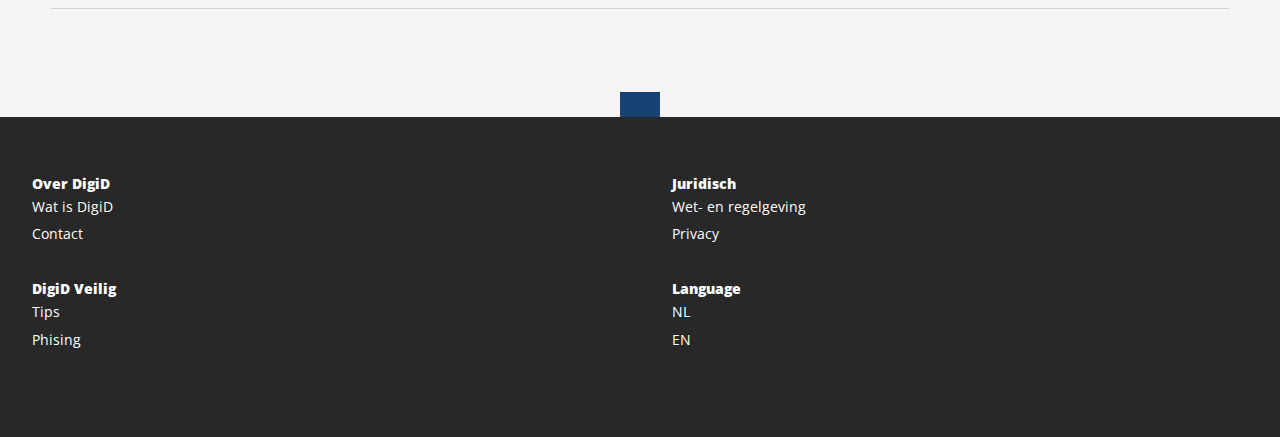
==== commit f8eea7b1: "Add files via upload" ====
--- a/index.html
+++ b/index.html
@@ -20,38 +20,39 @@
         </div>
     </header>
 
-    <main>
+    <main class="first">
         <div>
             <img src="images/DigiD.jpg" alt="Vrouw bij haardvuur met iPad">
         </div>
 
-        <!-- Section 1 -->
-        <section>
-            <div>
-                <img src="images/DigiD_logo.svg" alt="DigiD logo">
-                <h1> Laat zien wie je bent</h1>
-            </div>
-            <a href='#' target='_blank'><button type='button'> Aanvragen of activeren <img src="images/pijl_oranje.svg" alt="pijltje"> </button></a>
-        </section>
+        <div>
+            <!-- Section 1 -->
+            <section>
+                <div>
+                    <img src="images/DigiD_logo.svg" alt="DigiD logo">
+                    <h1> Laat zien wie je bent</h1>
+                </div>
+                <a href='aanvragen.html' target='_blank'><button type='button'> Aanvragen of activeren <img src="images/pijl_oranje.svg" alt="pijltje"> </button></a>
+            </section>
 
 
-        <!-- Section 2 -->
-        <section>
-            <h2> Machtigen </h2>
-            <p> Iemand uw zaken laten regelen? Gebruik machtigen. </p>
-            <a href='#' target='_blank'><button type='button'> Aanvragen <img src="images/pijl_wit.svg" alt="pijltje"> </button></a>
-        </section>
+            <!-- Section 2 -->
+            <section>
+                <h2> Machtigen </h2>
+                <p> Iemand uw zaken laten regelen? Gebruik machtigen. </p>
+                <a href='#' target='_blank'><button type='button'> Aanvragen <img src="images/pijl_wit.svg" alt="pijltje"> </button></a>
+            </section>
 
 
-        <!-- Section 3 -->
-        <section>
-            <h2> Code ontvangen </h2>
-            <p> Vul uw activeringscode, herstelcode, e-mailcode of machtigingscode in. </p>
-            <a href='#' target='_blank'><button type='button'> Code invullen <img src="images/pijl_wit.svg" alt="pijltje"> </button></a>
-        </section>
+            <!-- Section 3 -->
+            <section>
+                <h2> Code ontvangen </h2>
+                <p> Vul uw activeringscode, herstelcode, e-mailcode of machtigingscode in. </p>
+                <a href='#' target='_blank'><button type='button'> Code invullen <img src="images/pijl_wit.svg" alt="pijltje"> </button></a>
+            </section>
+        </div>
 
-
-        <!-- Section 4 -->
+        <!-- Section 4 // Main > Section 1 -->
         <section>
             <div>
                 <h2> Manieren van inloggen </h2>
@@ -96,7 +97,7 @@
         </section>
 
 
-        <!-- Section 5 -->
+        <!-- Section 5 // Main > Section 2 -->
         <section>
             <div>
                 <h4> Veel gezocht </h4>
@@ -138,22 +139,6 @@
                 </a>
             </div>
         </section>
-
-
-        <!-- Section 6-->
-        <section>
-            <img src="images/DigiD_logo.svg" alt="DigiD logo">
-            <img src="images/digid_downloaden.jpg" alt="Download de DigiD app">
-            <div>
-                <h4> Download de DigiD app </h4>
-                <p> De makkelijkste manier om veilig in te loggen! </p>
-            </div>
-            <div>
-                <a href="#"><img src="images/download_appstore.png" alt="Download in de AppStore"></a>
-                <a href="#"><img src="images/download_google.png" alt="Download bij GooglePlay"></a>
-            </div>
-        </section>
-
     </main>
 
     <footer>
--- a/styles/style.css
+++ b/styles/style.css
@@ -35,7 +35,7 @@
 h5 {
     font-size: 14px;
     font-weight: 900;
-    color: #ffffff;
+    color: #FFFFFF;
 }
 
 p {
@@ -63,6 +63,7 @@
     padding: 1rem;
     position: fixed;
     z-index: 10;
+    top: 0;
 }
 
 /* Header DigiD logo */
@@ -148,30 +149,32 @@
 }
 
 /* Header afbeelding */
-main div:nth-of-type(1) img {
-    max-width: 100vw;
-    max-height: 300rem;
+.first div:nth-of-type(1) img {
+    width: 100vw;
     margin: auto;
 }
 
 
-/*********** MAIN ALGMEEN ***********/
-main {
-    position: absolute;
+/************************/
+/*     EERSTE PAGINA    */
+/************************/
+
+/*********** MAIN ALGEMEEN ***********/
+.first {
     max-width: 100vw;
     height: auto;
     background-color: #F5F5F5;
     margin-top: 4rem;
 }
 
-main section {
+.first section {
     max-width: 92%;
     margin: 0 auto;
 }
 
 
 /* Eerste Section - Oranje */
-main section:nth-of-type(1) {
+.first div section:nth-of-type(1) {
     height: 9rem;
     width: auto;
     background-color: #E27000;
@@ -179,29 +182,33 @@
     border-radius: 5px;
     position: relative;
     top: -1rem;
-}
-
-main section:nth-of-type(1) div {
-    display: flex;
-}
-
-main section:nth-of-type(1) div img {
+    padding: 1em;
+}
+
+.first div section:nth-of-type(1) div {
+    display: flex;
+}
+
+.first div section:nth-of-type(1) div img {
     display: flex;
     max-height: 3.1rem;
     width: auto;
     margin: 0;
-}
-
-main section:nth-of-type(1) div h1 {
-    position: relative;
-    top: 0.6rem;
-    left: 0.9rem;
-}
-
-main section:nth-of-type(1) button {
+    position: relative;
+    left: 0;
+}
+
+.first div section:nth-of-type(1) div h1 {
+    position: relative;
+    top: -0.1rem;
+    left: 1rem;
+}
+
+.first div section:nth-of-type(1) button {
     margin-top: 0.8rem;
     padding: 0rem 1rem 0rem 1rem;
     width: auto;
+    height: 3rem;
     background-color: #FFFFFF;
     font-family: 'Open Sans', sans-serif;
     font-weight: 700;
@@ -212,18 +219,44 @@
     box-shadow: 0 4px 8px 0 rgba(0, 0, 0, 0.25);
 }
 
+.first div section:nth-of-type(1) button img {
+    width: 18px;
+    height: auto;
+    position: relative;
+    left: 0.25rem;
+    top: 0.25rem;
+}
+
 /***************************/
-
 /* Sections Twee en Drie - Witte achtergrond */
-main section {
-    height: auto;
-    background-color: #ffffff;
+.first div section:nth-of-type(2) {
+    height: auto;
+    background-color: #FFFFFF;
     padding: 1.2rem;
     border-radius: 5px;
     margin-bottom: 1rem;
 }
 
-main section button {
+
+.first div section:nth-of-type(3) {
+    height: auto;
+    background-color: #FFFFFF;
+    padding: 1.2rem;
+    border-radius: 5px;
+    margin-bottom: 1rem;
+}
+
+
+.first > section:nth-of-type(1) {
+    height: auto;
+    background-color: #FFFFFF;
+    padding: 1.2rem;
+    border-radius: 5px;
+    margin-bottom: 1rem;
+}
+
+.first div section:nth-of-type(2) button,
+.first div section:nth-of-type(3) button {
     margin-top: 0.8rem;
     padding: 0rem 1rem 0rem 1rem;
     width: auto;
@@ -238,7 +271,8 @@
     box-shadow: 0 4px 8px 0 rgba(0, 0, 0, 0.20);
 }
 
-main section button img {
+.first div section:nth-of-type(2) button img,
+.first div section:nth-of-type(3) button img {
     width: 18px;
     height: auto;
     position: relative;
@@ -251,14 +285,14 @@
 
 /* Section Drie */
 /* Eerste Div - h2 en p */
-main section:nth-of-type(4) div:nth-of-type(1) {
+.first > section:nth-of-type(1) div:nth-of-type(1) {
     padding-top: 0rem;
     display: inline-block;
 }
 
 /* Overige Divs - img, h3 en p */
 /* Image en tekst naast elkaar in row */
-main section:nth-of-type(4) div {
+.first > section:nth-of-type(1) div {
     padding: 1rem 0rem 0.5rem 0rem;
     height: auto;
     border-bottom: solid 1px #D3D3D3;
@@ -266,14 +300,14 @@
 }
 
 /* Tekst onder elkaar als column*/
-main section:nth-of-type(4) div div {
+.first > section:nth-of-type(1) div div {
     display: flex;
     flex-direction: column;
     border: none;
     padding-left: 1rem;
 }
 
-main section:nth-of-type(4) div img {
+.first > section:nth-of-type(1) div img {
     width: 35px;
     height: auto;
     align-self: flex-start;
@@ -281,109 +315,47 @@
 }
 
 /* Afstand tussen p en de rest */
-main section:nth-of-type(4) div p {
+.first > section:nth-of-type(1) div p {
     padding: 0.5rem 0rem;
 }
 
 
 /***************************/
 /* Vijfde section - grijze achtergrond*/
-main section:nth-of-type(5) {
-    height: auto;
+.first > section:nth-of-type(2) {
+    width: auto;
+    height: 30rem;
     background-color: #F5F5F5;
 }
 
 /* Afstand tussen de divs en lijntje ertussen */
-main section:nth-of-type(5) div {
+.first > section:nth-of-type(2) div {
     height: auto;
     padding: 1rem 0rem 1rem 0rem;
     border-bottom: solid 1px #D3D3D3;
 }
 
-main section:nth-of-type(5) div a {
+.first > section:nth-of-type(2) div a {
     display: flex;
     align-content: center;
 }
 
-main section:nth-of-type(5) div a p {
+.first > section:nth-of-type(2) div a p {
     padding-left: 1rem;
 }
 
 /* Pijltjes ervoor */
-main section:nth-of-type(5) div a img {
+.first > section:nth-of-type(2) div a img {
     width: 15px;
     height: auto;
 }
 
-/***************************/
-/* Zesde section - Afbeelding */
-main section:nth-of-type(6) {
-    height: auto;
-    width: 100%;
-    padding: 0;
-    background-color: #F5F5F5;
-    margin-top: -2rem;
-    margin-bottom: 1rem;
-}
-
-/* DigiD logo */
-main section:nth-of-type(6) img:nth-of-type(1) {
-    height: 17.5vw;
-    width: auto;
-    position: relative;
-    top: 5.75rem;
-    left: 1rem;
-}
-
-/* De afbeelding zelf */
-main section:nth-of-type(6) img:nth-of-type(2) {
-    max-height: 100%;
-    max-width: 100%;
-}
-
-/* Vakje over de afbeelding*/
-main section:nth-of-type(6) div:nth-of-type(1) {
-    background-color: rgba(255, 255, 255, 0.52);
-    padding: 0.5rem;
-    border-radius: 5px;
-    width: 55%;
-    height: auto;
-    position: relative;
-    top: -9rem;
-    left: 1rem;
-}
-
-/* Zwarte tekst in vakje */
-main section:nth-of-type(6) h4 {
-    line-height: 22px;
-    padding-bottom: 0.5rem;
-}
-
-/* Container nep buttons */
-main section:nth-of-type(6) div:nth-of-type(2) {
-    width: 100%;
-    height: 5rem;
-    display: flex;
-    flex-direction: row;
-    justify-content: center;
-    position: relative;
-    top: -11.5rem;
-}
-
-/* Afbeelding nep buttons */
-main section:nth-of-type(6) div:nth-of-type(2) img {
-    max-width: 85%;
-    height: auto;
-    border-radius: 10px;
-}
 
 /***************************/
 /* Footer */
 footer {
-    width: 100vw;
+    width: auto;
     height: 20rem;
-    position: relative;
-    top: 145rem;
     background-color: #282828;
 }
 
@@ -391,16 +363,17 @@
 footer img {
     width: 40px;
     height: 25px;
+    display: block;
+    margin: 0 auto;
     position: relative;
     top: -25px;
-    left: 46%;
 }
 
 /* Linkjes in footer */
 footer a {
     font-size: 14px;
     font-weight: 400;
-    color: #ffffff;
+    color: #FFFFFF;
     line-height: 1.7rem;
 }
 
@@ -421,3 +394,232 @@
     height: auto;
     padding: 2rem 0rem 0rem 2rem;
 }
+
+
+
+@media screen and (min-width: 601px) and (max-width: 999px) {
+
+    /* Eerste Section - Oranje */
+    .first div section:nth-of-type(1) {
+        height: 12rem;
+        padding: 2rem;
+        top: -2rem;
+    }
+
+    .first div section:nth-of-type(1) div img {
+        max-height: 4.5rem;
+        left: 0;
+    }
+
+    .first div section:nth-of-type(1) div h1 {
+        top: 0.7rem;
+        left: 1.9rem;
+        font-size: 35px;
+    }
+
+    .first div section:nth-of-type(1) button {
+        margin-top: 1.2rem;
+    }
+
+    /*    Overige Sections */
+    .first div section:nth-of-type(2),
+    .first div section:nth-of-type(3),
+    .first > section:nth-of-type(1) {
+        padding: 1.2rem;
+        border-radius: 5px;
+        margin-bottom: 2rem;
+    }
+}
+
+
+
+@media screen and (min-width: 1000px) and (max-width: 2000px) {
+
+    /* Grid 3 sections */
+    .first > div:nth-of-type(2) {
+        display: grid;
+        grid-template-columns: 1fr 1fr 1fr;
+        position: relative;
+        top: -5rem;
+        padding-left: 2rem;
+        padding-right: 2rem;
+    }
+
+    /* Eerste Section - Oranje */
+    .first div section:nth-of-type(1) {
+        height: 15rem;
+        width: 22rem;
+        padding: 1.9rem;
+        top: 0;
+    }
+
+    .first div section:nth-of-type(1) div img {
+        max-height: 4rem;
+        position: relative;
+        top: 0.2rem;
+    }
+
+    .first div section:nth-of-type(1) div h1 {
+        top: -0.2rem;
+        left: 1.9rem;
+        font-size: 31px;
+    }
+
+    .first div section:nth-of-type(1) button {
+        position: relative;
+        top: 2.2rem;
+        width: 15rem;
+        font-size: 15px;
+    }
+
+    /* Tweede & Derde section */
+    .first div section:nth-of-type(2),
+    .first div section:nth-of-type(3) {
+        height: 15rem;
+        width: auto;
+        padding: 1.9rem 1.5rem;
+    }
+
+    .first div section:nth-of-type(2) h2,
+    .first div section:nth-of-type(3) h2 {
+        font-size: 25px;
+        padding-bottom: 10px;
+    }
+
+    .first div section:nth-of-type(2) p,
+    .first div section:nth-of-type(3) p {
+        font-size: 17px;
+    }
+
+    .first div section:nth-of-type(2) button {
+        position: relative;
+        top: 1.9rem;
+    }
+
+    .first div section:nth-of-type(3) button {
+        position: relative;
+        top: 0.45rem;
+    }
+
+    /* Section 4 */
+    .first > section:nth-of-type(1) {
+        margin-top: -2rem;
+        margin-bottom: 2rem;
+        display: grid;
+        grid-template-columns: 1fr 1fr;
+    }
+
+    .first > section:nth-of-type(1) div:nth-of-type(1) {
+        grid-column-start: 1;
+        grid-column-end: -1;
+    }
+}
+
+
+
+@media screen and (min-width: 1120px) and (max-width: 2000px) {
+
+    /* Eerste Section - Oranje */
+    .first div section:nth-of-type(1) button {
+        position: relative;
+        top: 2.3rem;
+        width: 15rem;
+        font-size: 15px;
+    }
+
+    /* Derde section */
+    .first div section:nth-of-type(3) button {
+        position: relative;
+        top: 1.9rem;
+    }
+}
+
+
+
+@media screen and (min-width: 1250px) and (max-width: 2000px) {
+
+    /* Eerste Section - Oranje */
+    .first div section:nth-of-type(1) {
+        width: 30rem;
+    }
+}
+
+@media screen and (min-width: 1500px) and (max-width: 2000px) {
+
+    /* Eerste Section - Oranje */
+    .first div section:nth-of-type(1) {
+        width: 30rem;
+    }
+
+    .first div section:nth-of-type(1) div img {
+        max-height: 6rem;
+    }
+
+    .first div section:nth-of-type(1) div h1 {
+        top: -0.3rem;
+        font-size: 40px;
+    }
+
+    .first div section:nth-of-type(1) button {
+        top: 0.7rem;
+    }
+
+    .first div section:nth-of-type(2) button {
+        top: 3.3rem;
+    }
+
+    .first div section:nth-of-type(3) button {
+        top: 1.9rem;
+    }
+}
+
+@media screen and (min-width: 1600px) and (max-width: 2000px) {
+    .first div section:nth-of-type(1) div h1 {
+        width: 18rem;
+    }
+}
+
+/************************/
+/*    TWEEDE PAGINA     */
+/************************/
+
+/*********** MAIN ALGEMEEN ***********/
+
+.second {
+    background-color: #FFFFFF;
+    max-width: 92%;
+    margin: 0 auto;
+}
+
+.second h6 {
+    font-size: 35px;
+    color: #000000;
+    font-weight: 600;
+    line-height: 35px;
+}
+
+.second a {
+    color: #000000;
+}
+
+/****** Home button ******/
+.second div:nth-of-type(1) div a {
+    position: relative;
+    top: 1rem;
+    left: 1rem;
+}
+
+.second div:nth-of-type(1) div a img {
+    max-width: 1rem;
+    transform: scaleX(-1);
+    position: relative;
+    top: 0.2rem;
+}
+
+/****** Eerste Section ******/
+.second section:nth-of-type(1) {
+    height: 15rem;
+    position: relative;
+    top: 6rem;
+    left: 0;
+}
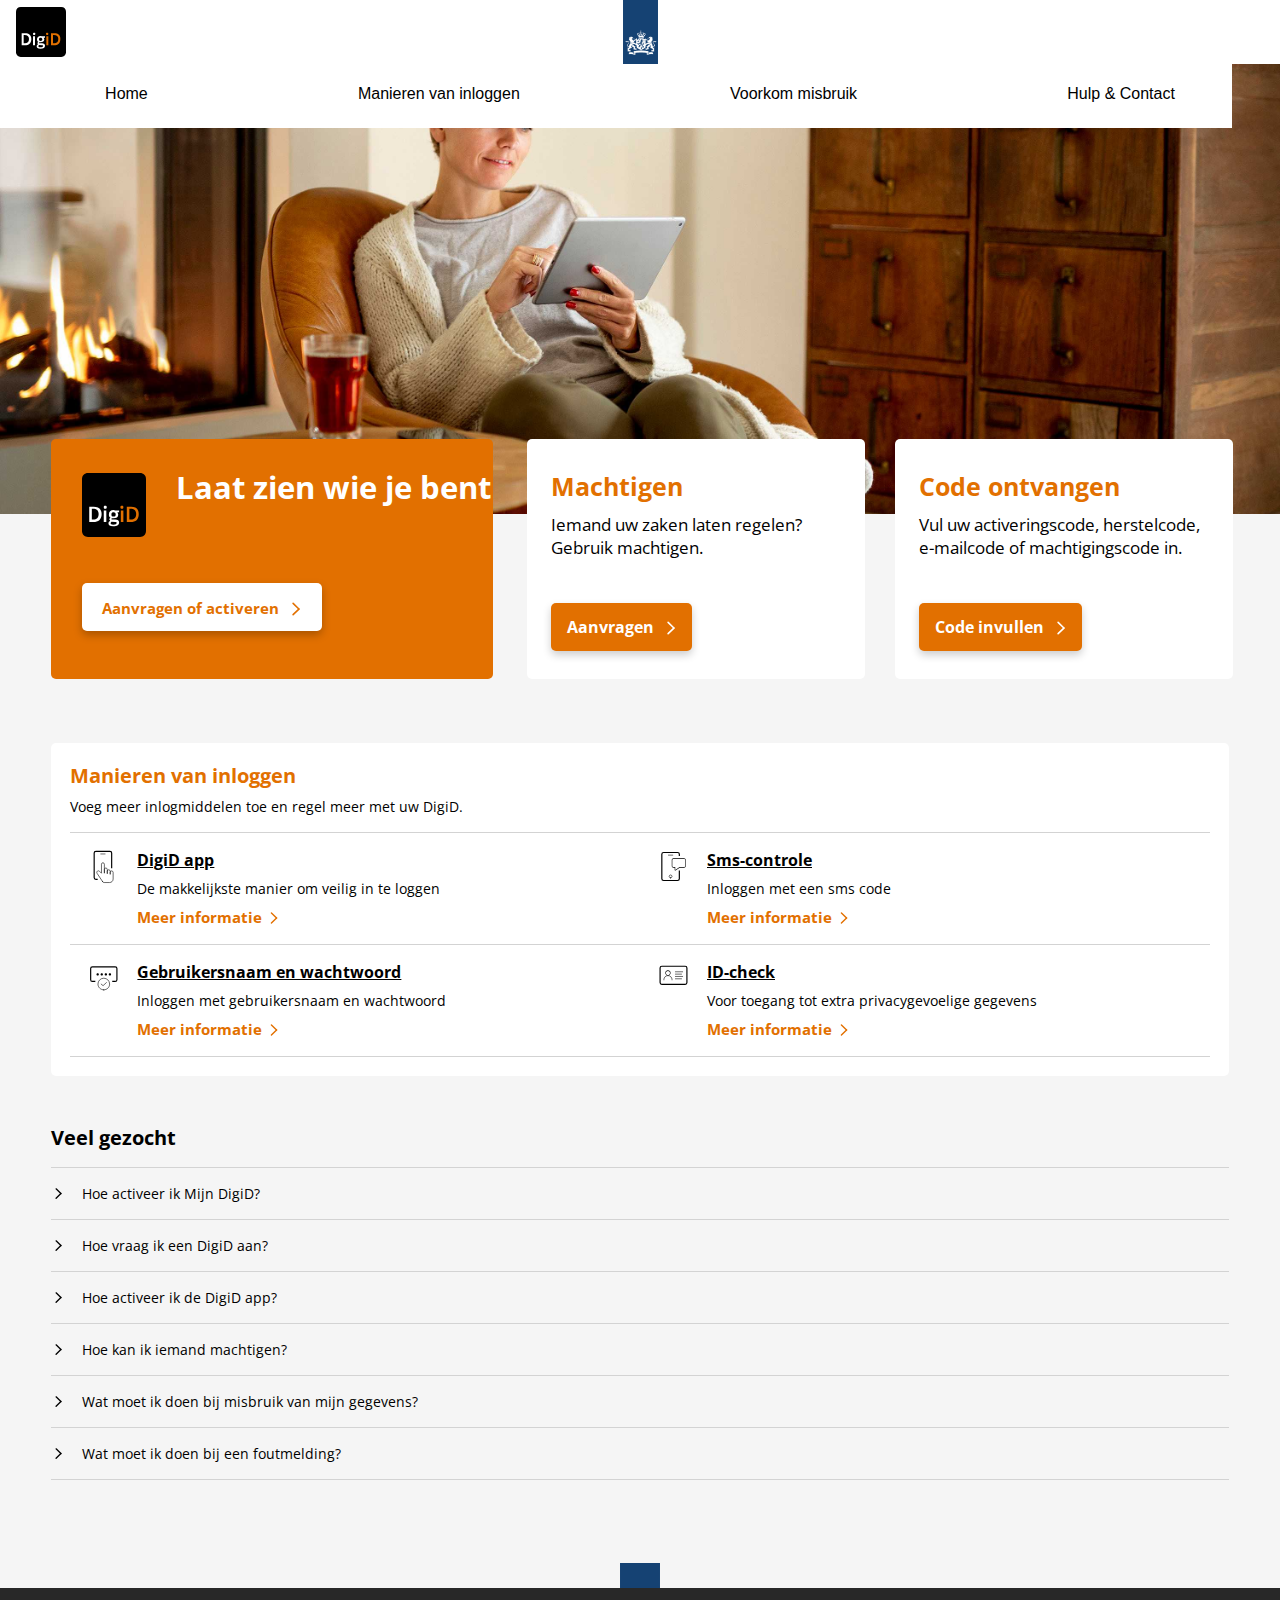
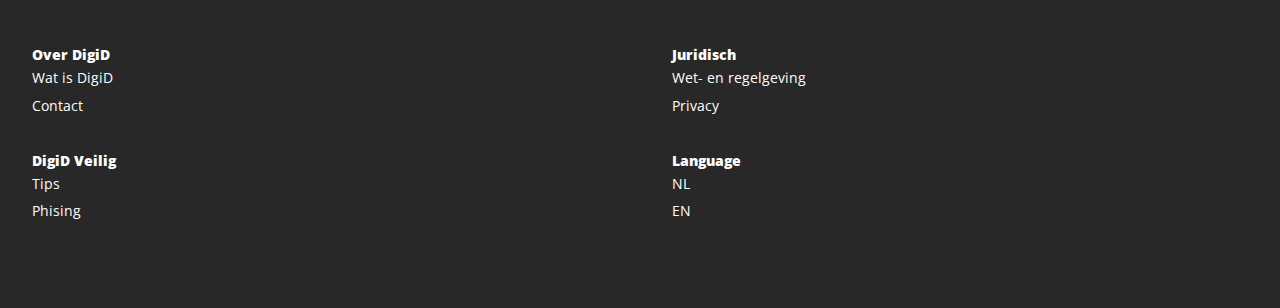
==== commit cc1784c1: "Add files via upload" ====
--- a/index.html
+++ b/index.html
@@ -7,26 +7,45 @@
     <meta name="viewport" content="width=device-width, initial-scale=1">
     <title>DigiD | Home</title>
 
-    <link href="https://fonts.googleapis.com/css?family=Open+Sans:300,600,700&display=swap" rel="stylesheet">
+    <link href="https://fonts.googleapis.com/css2?family=Open+Sans:wght@300;400;600;700&display=swap" rel="stylesheet">
     <link href="styles/style.css" rel="stylesheet">
 </head>
 
 <body>
     <header>
+        <!-- LOGO DIGID -->
         <img src="images/DigiD_logo.svg" alt="DigiD logo">
+
+        <!-- LOGO RIJKSOVERHEID-->
         <img src="images/rijksoverheid_logo.png" alt="Rijksoverheid logo">
+
+        <!-- HAMBURGER MENU -->
         <div class="hamburger">
-            <span class="link"></span>
+            <span></span>
         </div>
+
+        <!-- NAVIGATIE -->
+        <nav class="navigation">
+            <ul>
+                <li><a href="#"><img src="images/pijl_oranje.svg" alt="pijltje">Home</a></li>
+                <li><a href="#"><img src="images/pijl_oranje.svg" alt="pijltje">Manieren van inloggen</a></li>
+                <li><a href="#"><img src="images/pijl_oranje.svg" alt="pijltje">Voorkom misbruik</a></li>
+                <li><a href="#"><img src="images/pijl_oranje.svg" alt="pijltje">Hulp &amp; Contact </a></li>
+            </ul>
+        </nav>
     </header>
 
     <main class="first">
+
+        <!-- HEADER AFBEELDING -->
         <div>
-            <img src="images/DigiD.jpg" alt="Vrouw bij haardvuur met iPad">
+            <img src="images/DigiD_header.jpg" alt="Vrouw bij haardvuur met iPad">
         </div>
 
+        <!-- IN EEN DIV VOOR GRID OP GROOT SCHERM -->
         <div>
-            <!-- Section 1 -->
+
+            <!-- SECTION 1 // ORANJE -->
             <section>
                 <div>
                     <img src="images/DigiD_logo.svg" alt="DigiD logo">
@@ -36,7 +55,7 @@
             </section>
 
 
-            <!-- Section 2 -->
+            <!-- SECTION 2 -->
             <section>
                 <h2> Machtigen </h2>
                 <p> Iemand uw zaken laten regelen? Gebruik machtigen. </p>
@@ -44,7 +63,7 @@
             </section>
 
 
-            <!-- Section 3 -->
+            <!-- SECTION 3 -->
             <section>
                 <h2> Code ontvangen </h2>
                 <p> Vul uw activeringscode, herstelcode, e-mailcode of machtigingscode in. </p>
@@ -52,7 +71,8 @@
             </section>
         </div>
 
-        <!-- Section 4 // Main > Section 1 -->
+
+        <!-- SECTION 4 // MAIN > SECTION 1-->
         <section>
             <div>
                 <h2> Manieren van inloggen </h2>
@@ -64,7 +84,7 @@
                 <div>
                     <h3> DigiD app </h3>
                     <p> De makkelijkste manier om veilig in te loggen </p>
-                    <a href="#"> Meer informatie </a>
+                    <a href="#"> Meer informatie <img src="images/pijl_oranje.svg" alt="pijltje"> </a>
                 </div>
             </div>
 
@@ -73,7 +93,7 @@
                 <div>
                     <h3> Sms-controle </h3>
                     <p> Inloggen met een sms code </p>
-                    <a href="#"> Meer informatie </a>
+                    <a href="#"> Meer informatie <img src="images/pijl_oranje.svg" alt="pijltje"></a>
                 </div>
             </div>
 
@@ -82,7 +102,7 @@
                 <div>
                     <h3> Gebruikersnaam en wachtwoord </h3>
                     <p> Inloggen met gebruikersnaam en wachtwoord </p>
-                    <a href="#"> Meer informatie </a>
+                    <a href="#"> Meer informatie <img src="images/pijl_oranje.svg" alt="pijltje"></a>
                 </div>
             </div>
 
@@ -91,13 +111,13 @@
                 <div>
                     <h3> ID-check </h3>
                     <p> Voor toegang tot extra privacygevoelige gegevens </p>
-                    <a href="#"> Meer informatie </a>
+                    <a href="#"> Meer informatie <img src="images/pijl_oranje.svg" alt="pijltje"></a>
                 </div>
             </div>
         </section>
 
 
-        <!-- Section 5 // Main > Section 2 -->
+        <!-- SECTION 5 // MAIN > SECTION 2-->
         <section>
             <div>
                 <h4> Veel gezocht </h4>
@@ -141,6 +161,7 @@
         </section>
     </main>
 
+    <!-- FOOTER -->
     <footer>
         <img src="images/footer_img.png" alt="Vak in de blauwe kleur van de Rijksoverheid">
         <div>
--- a/styles/style.css
+++ b/styles/style.css
@@ -1,6 +1,6 @@
-/* CSS Document */
-
-/*********** ALGEMEEN ***********/
+/******************************/
+/*          ALGEMEEN          */
+/******************************/
 * {
     box-sizing: border-box;
     margin: 0;
@@ -18,7 +18,7 @@
 
 h2 {
     font-size: 20px;
-    color: #F27000;
+    color: #E27000;
 }
 
 h3 {
@@ -47,12 +47,23 @@
 a {
     font-size: 15px;
     font-weight: 700;
-    color: #F27000;
+    color: #E27000;
     text-decoration: none;
 }
 
 
-/*********** HEADER ***********/
+
+
+
+/************************************/
+/*          MOBIEL FORMAAT          */
+/************************************/
+
+/******************************/
+/*           HEADER           */
+/******************************/
+
+/* HEADER RUIMTE */
 header {
     height: 4rem;
     width: 100vw;
@@ -66,36 +77,41 @@
     top: 0;
 }
 
-/* Header DigiD logo */
+/* HEADER DIGID LOGO */
 header img:nth-of-type(1) {
     max-height: 3.1rem;
     width: auto;
 }
 
-/* Header Rijksoverheid logo */
+/* HEADER RIJKSOVERHEID LOGO */
 header img:nth-of-type(2) {
     max-height: 4rem;
     width: auto;
 }
 
-/* Header Hamburger Menu */
-/* Hamburger Container */
+
+/******************************/
+/*       HAMBURGER MENU       */
+/******************************/
+
+/* HAMBURGER CONTAINER */
 header div:nth-of-type(1) {
     position: relative;
     height: 6rem;
     width: auto;
 }
 
-/* Hamburger ruimte */
+/* HAMBURGER RUIMTE */
 .hamburger {
     position: relative;
     width: 1rem;
     height: 1rem;
     display: flex;
     align-items: center;
-}
-
-/* Hamburger midden streep */
+    z-index: 30;
+}
+
+/* HAMBURGER STREEP MIDDEN */
 span {
     display: block;
     background: #272727;
@@ -105,7 +121,7 @@
     margin-left: 2rem;
 }
 
-/* Hamburgeer boven en onder streep */
+/* HAMBURGER STREEP BOVEN EN ONDER */
 span::before,
 span::after {
     content: '';
@@ -118,48 +134,92 @@
     left: 2rem;
 }
 
-/* Hamburger positie streep boven */
+/* HAMBURGER POSITIE STREEP MIDDEN */
 span::before {
     top: 41px;
 }
 
-/* Hamburger positie streep onder */
+/* HAMBURGER POSITIE STREEP ONDER */
 span::after {
     bottom: 41px;
 }
 
-/* Hamburger transitie */
+/* HAMBURGER TRANSITIE STREEP MIDDEN*/
 .hamburger.active span {
     background: rgba(0, 0, 0, 0);
-    transition: .5s;
-}
-
+    transition: 0.25s;
+}
+
+/* HAMBURGER TRANSITIE STREEP BOVEN */
 .hamburger.active span::before {
+    top: 46px;
     transform: rotate(135deg);
-    top: 46px;
-}
-
+    transition: 0.75s;
+}
+
+/* HAMBURGER TRANSITIE STREEP ONDER */
 .hamburger.active span::after {
     top: 46px;
     transform: rotate(225deg);
-}
-
+    transition: 0.75s;
+}
+
+
+/******************************/
+/*          NAVIGATIE         */
+/******************************/
+
+/* NAVIGATIE RUIMTE */
+nav {
+    position: absolute;
+    transform: translateX(-110%);
+    background-color: #FFFFFF;
+    width: 110%;
+    height: 26rem;
+    display: flex;
+    transition: .4s ease-in-out;
+}
+
+/* ALS NAV ACTIEF IS, SCHUIFT IE UIT*/
 nav.active {
-    transform: translateX(0);
-}
-
-/* Header afbeelding */
-.first div:nth-of-type(1) img {
-    width: 100vw;
-    margin: auto;
-}
-
-
-/************************/
-/*     EERSTE PAGINA    */
-/************************/
-
-/*********** MAIN ALGEMEEN ***********/
+    transform: translateX(-10%);
+}
+
+/* HOOGTE LIST ITEMS*/
+nav ul li {
+    height: 35px;
+}
+
+/* TEKST LIST ITEMS */
+nav ul li a {
+    position: relative;
+    top: 15rem;
+    left: 35%;
+    font-size: 15px;
+    font-weight: 700;
+    color: #000000;
+    text-decoration: none;
+}
+
+/* HOVER OVER TEKST LIST ITEMS */
+nav ul li a:hover {
+    color: #E27000;
+    text-decoration: underline;
+}
+
+/* PIJLTJES VOOR LIST ITEMS*/
+nav ul li a img {
+    position: relative;
+    top: 1px;
+    height: 15px;
+}
+
+
+/******************************************/
+/*             EERSTE PAGINA              */
+/******************************************/
+
+/* MAIN ALGEMEEN*/
 .first {
     max-width: 100vw;
     height: auto;
@@ -167,13 +227,30 @@
     margin-top: 4rem;
 }
 
+/* MAIN SECTIONS */
 .first section {
     max-width: 92%;
     margin: 0 auto;
 }
 
 
-/* Eerste Section - Oranje */
+/******************************/
+/*     HEADER AFBEELDING      */
+/******************************/
+.first div:nth-of-type(1) img {
+    width: 100%;
+    height: 175px;
+    object-fit: cover;
+    object-position: top left;
+    margin: auto;
+}
+
+
+/******************************/
+/*  EERSTE SECTION - ORANJE   */
+/******************************/
+
+/* EERSTE SECTION RUIMTE */
 .first div section:nth-of-type(1) {
     height: 9rem;
     width: auto;
@@ -185,10 +262,12 @@
     padding: 1em;
 }
 
+/* EERSTE SECTION AFBEELDING EN TITEL TEKST FLEXEN */
 .first div section:nth-of-type(1) div {
     display: flex;
 }
 
+/* EERSTE SECTION DIGID LOGO */
 .first div section:nth-of-type(1) div img {
     display: flex;
     max-height: 3.1rem;
@@ -198,15 +277,17 @@
     left: 0;
 }
 
+/* EERSTE SECTION TITEL TEKST */
 .first div section:nth-of-type(1) div h1 {
     position: relative;
     top: -0.1rem;
     left: 1rem;
 }
 
+/* EERSTE SECTION BUTTON */
 .first div section:nth-of-type(1) button {
     margin-top: 0.8rem;
-    padding: 0rem 1rem 0rem 1rem;
+    padding: 0rem 1rem;
     width: auto;
     height: 3rem;
     background-color: #FFFFFF;
@@ -217,8 +298,10 @@
     border: none;
     border-radius: 5px;
     box-shadow: 0 4px 8px 0 rgba(0, 0, 0, 0.25);
-}
-
+    cursor: pointer;
+}
+
+/* EERSTE SECTION BUTTON PIJLTJE */
 .first div section:nth-of-type(1) button img {
     width: 18px;
     height: auto;
@@ -227,8 +310,12 @@
     top: 0.25rem;
 }
 
-/***************************/
-/* Sections Twee en Drie - Witte achtergrond */
+
+/*********************************/
+/* SECTIONS TWEE DRIE VIER - WIT */
+/*********************************/
+
+/* TWEEDE SECTION RUIMTE */
 .first div section:nth-of-type(2) {
     height: auto;
     background-color: #FFFFFF;
@@ -237,7 +324,7 @@
     margin-bottom: 1rem;
 }
 
-
+/* DERDE SECTION RUIMTE */
 .first div section:nth-of-type(3) {
     height: auto;
     background-color: #FFFFFF;
@@ -246,22 +333,14 @@
     margin-bottom: 1rem;
 }
 
-
-.first > section:nth-of-type(1) {
-    height: auto;
-    background-color: #FFFFFF;
-    padding: 1.2rem;
-    border-radius: 5px;
-    margin-bottom: 1rem;
-}
-
+/* TWEEDE EN DERDE SECTION BUTTONS */
 .first div section:nth-of-type(2) button,
 .first div section:nth-of-type(3) button {
     margin-top: 0.8rem;
-    padding: 0rem 1rem 0rem 1rem;
+    padding: 0rem 1rem;
     width: auto;
     height: 3rem;
-    background-color: #F27000;
+    background-color: #E27000;
     font-family: 'Open Sans', sans-serif;
     font-weight: 700;
     font-size: 16px;
@@ -269,8 +348,10 @@
     border: none;
     border-radius: 5px;
     box-shadow: 0 4px 8px 0 rgba(0, 0, 0, 0.20);
-}
-
+    cursor: pointer;
+}
+
+/* TWEEDE EN DERDE SECTION BUTTONS PIJLTJES */
 .first div section:nth-of-type(2) button img,
 .first div section:nth-of-type(3) button img {
     width: 18px;
@@ -280,18 +361,22 @@
     top: 0.25rem;
 }
 
-
-/***************************/
-
-/* Section Drie */
-/* Eerste Div - h2 en p */
+/* VIERDE SECTION RUIMTE */
+.first > section:nth-of-type(1) {
+    height: auto;
+    background-color: #FFFFFF;
+    padding: 1.2rem;
+    border-radius: 5px;
+    margin-bottom: 1rem;
+}
+
+/* VIERDE SECTION POSITIE TITEL TEKST EN P */
 .first > section:nth-of-type(1) div:nth-of-type(1) {
     padding-top: 0rem;
     display: inline-block;
 }
 
-/* Overige Divs - img, h3 en p */
-/* Image en tekst naast elkaar in row */
+/* VIERDE SECTION POSITIE ITEMS */
 .first > section:nth-of-type(1) div {
     padding: 1rem 0rem 0.5rem 0rem;
     height: auto;
@@ -299,7 +384,7 @@
     display: flex;
 }
 
-/* Tekst onder elkaar als column*/
+/* VIERDE SECTION ITEMS ALS COLUMN */
 .first > section:nth-of-type(1) div div {
     display: flex;
     flex-direction: column;
@@ -307,6 +392,7 @@
     padding-left: 1rem;
 }
 
+/* VIERDE SECTION POSITIE AFBEELDINGEN */
 .first > section:nth-of-type(1) div img {
     width: 35px;
     height: auto;
@@ -314,52 +400,69 @@
     margin-left: 1rem;
 }
 
-/* Afstand tussen p en de rest */
+/* VIERDE SECTION PIJLTJES */
+.first > section:nth-of-type(1) a img {
+    position: relative;
+    top: 3px;
+    left: -16px;
+    height: 16px;
+    width: auto;
+}
+
+/* VIERDE SECTION AFSTAND TUSSEN P EN OVERIGE ITEMS */
 .first > section:nth-of-type(1) div p {
     padding: 0.5rem 0rem;
 }
 
 
-/***************************/
-/* Vijfde section - grijze achtergrond*/
+/******************************/
+/*   VIJFDE SECTION - GRIJS   */
+/******************************/
+
+/* VIJFDE SECTION RUIMTE */
 .first > section:nth-of-type(2) {
     width: auto;
     height: 30rem;
     background-color: #F5F5F5;
 }
 
-/* Afstand tussen de divs en lijntje ertussen */
+/* VIJFDE SECTION AFSTAND TUSSEN DIVS */
 .first > section:nth-of-type(2) div {
     height: auto;
-    padding: 1rem 0rem 1rem 0rem;
+    padding: 1rem 0rem;
     border-bottom: solid 1px #D3D3D3;
 }
 
+/* VIJFDE SECTION A */
 .first > section:nth-of-type(2) div a {
     display: flex;
     align-content: center;
 }
 
+/* VIJFDE SECTION P */
 .first > section:nth-of-type(2) div a p {
     padding-left: 1rem;
 }
 
-/* Pijltjes ervoor */
+/* VIJFDE SECTION PIJLTJES */
 .first > section:nth-of-type(2) div a img {
     width: 15px;
     height: auto;
 }
 
 
-/***************************/
-/* Footer */
+/******************************/
+/*           FOOTER           */
+/******************************/
+
+/* FOOTER RUIMTE */
 footer {
     width: auto;
     height: 20rem;
     background-color: #282828;
 }
 
-/* Blokje boven footer */
+/* FOOTER BLAUW BLOKJE */
 footer img {
     width: 40px;
     height: 25px;
@@ -369,7 +472,7 @@
     top: -25px;
 }
 
-/* Linkjes in footer */
+/* FOOTER LINKJES */
 footer a {
     font-size: 14px;
     font-weight: 400;
@@ -377,16 +480,14 @@
     line-height: 1.7rem;
 }
 
-/* Positie divs */
-/* Blokjes naast elkaar in row*/
+/* FOOTER POSITIE DIVS - NAAST ELKAAR, ROW */
 footer div {
     display: flex;
     flex-direction: row;
     flex-wrap: wrap;
 }
 
-/* Positieve tekst in blokjes */
-/* Tekst onder elkaar in column */
+/* FOOTER POSITIE TEKST IN DIVS - ONDER ELKAAR, COLUMN */
 footer div div {
     display: flex;
     flex-direction: column;
@@ -397,31 +498,70 @@
 
 
 
+
+/************************************/
+/*          MIDDEN FORMAAT          */
+/************************************/
+
 @media screen and (min-width: 601px) and (max-width: 999px) {
 
-    /* Eerste Section - Oranje */
+    /******************************/
+    /*          NAVIGATIE         */
+    /******************************/
+
+    /* TEKST LIST ITEMS */
+    nav ul li a {
+        left: 60%;
+    }
+
+
+    /******************************/
+    /*           HEADER           */
+    /******************************/
+
+    /* HEADER AFBEELDING */
+    .first div:nth-of-type(1) img {
+        width: 100%;
+        height: 300px;
+        object-fit: cover;
+        object-position: top left;
+        margin: auto;
+    }
+
+
+    /******************************/
+    /*  EERSTE SECTION - ORANJE   */
+    /******************************/
+
+    /* EERSTE SECTION RUIMTE */
     .first div section:nth-of-type(1) {
         height: 12rem;
         padding: 2rem;
         top: -2rem;
     }
 
+    /* EERSTE SECTION DIGID LOGO*/
     .first div section:nth-of-type(1) div img {
         max-height: 4.5rem;
         left: 0;
     }
 
+    /* EERSTE SECTION TITEL TEKST */
     .first div section:nth-of-type(1) div h1 {
         top: 0.7rem;
         left: 1.9rem;
         font-size: 35px;
     }
 
+    /* EERSTE SECTION BUTTON */
     .first div section:nth-of-type(1) button {
         margin-top: 1.2rem;
     }
 
-    /*    Overige Sections */
+    /******************************/
+    /*  SECTIONS TWEE DRIE VIER   */
+    /******************************/
+
     .first div section:nth-of-type(2),
     .first div section:nth-of-type(3),
     .first > section:nth-of-type(1) {
@@ -433,9 +573,64 @@
 
 
 
-@media screen and (min-width: 1000px) and (max-width: 2000px) {
-
-    /* Grid 3 sections */
+
+/************************************/
+/*           GROOT FORMAAT          */
+/************************************/
+
+@media screen and (min-width: 1000px) and (max-width: 3000px) {
+
+    /******************************/
+    /*          NAVIGATIE         */
+    /******************************/
+
+    /* NAVIGATIE RUIMTE */
+    nav {
+        position: absolute;
+        width: 100%;
+        display: flex;
+    }
+
+    /* NAVIGATIE ASDFGHJKL */
+    header nav ul {
+        position: absolute;
+        list-style: none;
+        display: flex;
+        flex-direction: row;
+        width: 100%;
+        top: -4.2rem;
+        left: 25rem;
+    }
+
+    /* NAVIGATIE ASDFGHJKL */
+    header nav ul a {
+        display: block;
+        color: #000;
+        font-family: 'IBM Plex Sans', sans-serif;
+        font-weight: 500;
+        font-size: 1em;
+        text-decoration: none;
+    }
+
+
+    /******************************/
+    /*     HEADER AFBEELDING      */
+    /******************************/
+
+    .first div:nth-of-type(1) img {
+        width: 100%;
+        height: 450px;
+        object-fit: cover;
+        object-position: top left;
+        margin: auto;
+    }
+
+
+    /******************************/
+    /* GRID EERSTE DRIE SECTIONS  */
+    /******************************/
+
+    /* GRID */
     .first > div:nth-of-type(2) {
         display: grid;
         grid-template-columns: 1fr 1fr 1fr;
@@ -445,7 +640,12 @@
         padding-right: 2rem;
     }
 
-    /* Eerste Section - Oranje */
+
+    /******************************/
+    /*  EERSTE SECTION - ORANJE   */
+    /******************************/
+
+    /* EERSTE SECTION RUIMTE */
     .first div section:nth-of-type(1) {
         height: 15rem;
         width: 22rem;
@@ -453,18 +653,21 @@
         top: 0;
     }
 
+    /* EERSTE SECTION AFBEELDING */
     .first div section:nth-of-type(1) div img {
         max-height: 4rem;
         position: relative;
         top: 0.2rem;
     }
 
+    /* EERSTE SECTION TITEL TEKST */
     .first div section:nth-of-type(1) div h1 {
         top: -0.2rem;
         left: 1.9rem;
         font-size: 31px;
     }
 
+    /* EERSTE SECTION BUTTON */
     .first div section:nth-of-type(1) button {
         position: relative;
         top: 2.2rem;
@@ -472,7 +675,12 @@
         font-size: 15px;
     }
 
-    /* Tweede & Derde section */
+
+    /******************************/
+    /*  TWEEDE EN DERDE SECTION   */
+    /******************************/
+
+    /* TWEEDE EN DERDE SECTION RUIMTE */
     .first div section:nth-of-type(2),
     .first div section:nth-of-type(3) {
         height: 15rem;
@@ -480,28 +688,37 @@
         padding: 1.9rem 1.5rem;
     }
 
+    /* TWEEDE EN DERDE SECTION TITEL TEKST */
     .first div section:nth-of-type(2) h2,
     .first div section:nth-of-type(3) h2 {
         font-size: 25px;
         padding-bottom: 10px;
     }
 
+    /* TWEEDE EN DERDE SECTION TEKST */
     .first div section:nth-of-type(2) p,
     .first div section:nth-of-type(3) p {
         font-size: 17px;
     }
 
+    /* TWEEDE SECTION BUTTON */
     .first div section:nth-of-type(2) button {
         position: relative;
         top: 1.9rem;
     }
 
+    /* DERDE SECTION TEKST */
     .first div section:nth-of-type(3) button {
         position: relative;
         top: 0.45rem;
     }
 
-    /* Section 4 */
+
+    /******************************/
+    /*    VIERDE SECTION - WIT    */
+    /******************************/
+
+    /* VIERDE SECTION GRID 2X2 */
     .first > section:nth-of-type(1) {
         margin-top: -2rem;
         margin-bottom: 2rem;
@@ -509,6 +726,7 @@
         grid-template-columns: 1fr 1fr;
     }
 
+    /* VIERDE SECTION GRID EERSTE DEEL GROOT */
     .first > section:nth-of-type(1) div:nth-of-type(1) {
         grid-column-start: 1;
         grid-column-end: -1;
@@ -517,9 +735,18 @@
 
 
 
-@media screen and (min-width: 1120px) and (max-width: 2000px) {
-
-    /* Eerste Section - Oranje */
+
+/************************************/
+/*      GROOT, TUSSEN FORMAAT 1     */
+/************************************/
+
+@media screen and (min-width: 1120px) and (max-width: 3000px) {
+
+    /******************************/
+    /*  EERSTE SECTION - ORANJE   */
+    /******************************/
+
+    /* EERSTE SECTION BUTTON */
     .first div section:nth-of-type(1) button {
         position: relative;
         top: 2.3rem;
@@ -527,7 +754,12 @@
         font-size: 15px;
     }
 
-    /* Derde section */
+
+    /******************************/
+    /*    DERDE SECTION - WIT     */
+    /******************************/
+
+    /* DERDE SECTION BUTTON */
     .first div section:nth-of-type(3) button {
         position: relative;
         top: 1.9rem;
@@ -536,57 +768,112 @@
 
 
 
-@media screen and (min-width: 1250px) and (max-width: 2000px) {
-
-    /* Eerste Section - Oranje */
+
+/************************************/
+/*      GROOT, TUSSEN FORMAAT 2     */
+/************************************/
+
+@media screen and (min-width: 1250px) and (max-width: 3000px) {
+
+    /******************************/
+    /*  EERSTE SECTION - ORANJE   */
+    /******************************/
+
+    /* EERSTE SECTION RUIMTE */
     .first div section:nth-of-type(1) {
         width: 30rem;
     }
 }
 
-@media screen and (min-width: 1500px) and (max-width: 2000px) {
-
-    /* Eerste Section - Oranje */
+
+
+
+/************************************/
+/*      GROOT, TUSSEN FORMAAT 3     */
+/************************************/
+
+@media screen and (min-width: 1500px) and (max-width: 3000px) {
+
+    /******************************/
+    /*  EERSTE SECTION - ORANJE   */
+    /******************************/
+
+    /* EERSTE SECTION RUIMTE */
     .first div section:nth-of-type(1) {
         width: 30rem;
     }
 
+    /* EERSTE SECTION DIGID LOGO */
     .first div section:nth-of-type(1) div img {
         max-height: 6rem;
     }
 
+    /* EERSTE SECTION TITEL TEKST */
     .first div section:nth-of-type(1) div h1 {
         top: -0.3rem;
         font-size: 40px;
     }
 
+    /* EERSTE SECTION BUTTON */
     .first div section:nth-of-type(1) button {
         top: 0.7rem;
     }
 
+
+    /******************************/
+    /*    TWEEDE SECTION - WIT    */
+    /******************************/
+
+    /* TWEEDE SECTION BUTTON*/
     .first div section:nth-of-type(2) button {
         top: 3.3rem;
     }
 
+
+    /******************************/
+    /*    DERDE SECTION - WIT     */
+    /******************************/
+
+    /* DERDE SECTION BUTTON*/
     .first div section:nth-of-type(3) button {
         top: 1.9rem;
     }
 }
 
-@media screen and (min-width: 1600px) and (max-width: 2000px) {
+
+
+
+/************************************/
+/*      GROOT, TUSSEN FORMAAT 4     */
+/************************************/
+
+@media screen and (min-width: 1600px) and (max-width: 3000px) {
+
+    /******************************/
+    /*  EERSTE SECTION - ORANJE   */
+    /******************************/
+
+    /* EERSTE SECTION TITEL TEKST */
     .first div section:nth-of-type(1) div h1 {
         width: 18rem;
     }
 }
 
-/************************/
-/*    TWEEDE PAGINA     */
-/************************/
-
-/*********** MAIN ALGEMEEN ***********/
-
+
+
+/******************************************/
+/*             TWEEDE PAGINA              */
+/******************************************/
+
+/* MAIN ALGEMEEN */
 .second {
+    max-width: 100vw;
+    height: auto;
     background-color: #FFFFFF;
+}
+
+/* MAIN SECTIONS */
+.second section {
     max-width: 92%;
     margin: 0 auto;
 }
@@ -594,7 +881,7 @@
 .second h6 {
     font-size: 35px;
     color: #000000;
-    font-weight: 600;
+    font-weight: 400;
     line-height: 35px;
 }
 
@@ -602,24 +889,665 @@
     color: #000000;
 }
 
-/****** Home button ******/
-.second div:nth-of-type(1) div a {
-    position: relative;
-    top: 1rem;
+
+/******************************/
+/*       HOME BUTTON        */
+/******************************/
+
+/* HOME BUTTON RUIMTE*/
+.second > div:nth-of-type(1) {
+    height: 4rem;
+    width: auto;
+}
+
+/* HOME BUTTON TEKST */
+.second > div:nth-of-type(1) a {
+    position: relative;
+    top: 6rem;
     left: 1rem;
 }
 
-.second div:nth-of-type(1) div a img {
-    max-width: 1rem;
+/* HOME BUTTON PIJLTJE */
+.second > div:nth-of-type(1) a img {
+    height: 15px;
+    width: auto;
     transform: scaleX(-1);
     position: relative;
     top: 0.2rem;
-}
-
-/****** Eerste Section ******/
+    transform: rotate(180deg);
+}
+
+
+/******************************/
+/*      EERSTE SECTION        */
+/******************************/
+
+/* EERSTE SECTION RUIMTE */
 .second section:nth-of-type(1) {
-    height: 15rem;
+    height: 18.5rem;
+}
+
+/* EERSTE SECTION TITEL TEKST */
+.second section:nth-of-type(1) h6 {
+    line-height: 40px;
+    padding-bottom: 10px;
+}
+
+/* EERSTE SECTION TITEL TEKST */
+.second section:nth-of-type(1) h6,
+.second section:nth-of-type(1) p {
     position: relative;
     top: 6rem;
-    left: 0;
-}
+}
+
+/******************************/
+/*   SECTION TWEE VIER ZES    */
+/******************************/
+
+/* TWEEDE SECTION RUIMTE */
+.second section:nth-of-type(2) {
+    height: 22rem;
+}
+
+/* VIERDE SECTION RUIMTE */
+.second section:nth-of-type(4) {
+    height: 26rem;
+    padding-top: 3rem;
+}
+
+/* ZESDE SECTION RUIMTE */
+.second section:nth-of-type(6) {
+    height: 12.5rem;
+    margin: 3rem 1rem;
+
+}
+
+/* TWEEDE, VIERDE EN ZESDE SECTION TITEL TEKST */
+.second section:nth-of-type(2) h2,
+.second section:nth-of-type(4) h2,
+.second section:nth-of-type(6) {
+    padding-bottom: 5px;
+}
+
+/* TWEEDE EN VIERDE SECTION BUTTON */
+.second section:nth-of-type(2) button,
+.second section:nth-of-type(4) button {
+    position: relative;
+    top: 0.2rem;
+    margin: 1rem 0rem;
+    padding: 0rem 1rem;
+    width: auto;
+    height: 3rem;
+    background-color: #E27000;
+    font-family: 'Open Sans', sans-serif;
+    font-weight: 700;
+    font-size: 16px;
+    color: #FFFFFF;
+    border: none;
+    border-radius: 5px;
+    box-shadow: 0 4px 8px 0 rgba(0, 0, 0, 0.20);
+    cursor: pointer;
+}
+
+/* TWEEDE EN VIERDE SECTION BUTTON TEKST */
+.second section:nth-of-type(2) button a,
+.second section:nth-of-type(4) button a {
+    position: relative;
+    top: -0.25rem;
+}
+
+/* TWEEDE EN VIERDE SECTION BUTTON PIJLTJE */
+.second section:nth-of-type(2) button img,
+.second section:nth-of-type(4) button img {
+    width: 18px;
+    height: auto;
+    position: relative;
+    left: 0.25rem;
+    top: 0.2rem;
+}
+
+/* TWEEDE SECTION TWEEDE STUK TEKST */
+.second section:nth-of-type(2) p:nth-of-type(2) {
+    position: relative;
+    top: -50px;
+    left: 1rem;
+    font-weight: 600;
+}
+
+/* VIERDE SECTION TWEEDE STUK TEKST */
+.second section:nth-of-type(4) p:nth-of-type(2) {
+    position: relative;
+    top: -14px;
+    left: 1rem;
+    font-weight: 600;
+    width: 90%;
+}
+
+/* TWEEDE SECTION LIJN */
+.second section:nth-of-type(2) span {
+    position: relative;
+    left: -2rem;
+    top: 9px;
+    display: block;
+    background: #E27000;
+    height: 60px;
+    width: 2.5px;
+    border-radius: 5px;
+}
+
+/* VIERDE SECTION LIJN */
+.second section:nth-of-type(4) span {
+    position: relative;
+    left: -2rem;
+    top: 25px;
+    display: block;
+    background: #E27000;
+    height: 40px;
+    width: 2.5px;
+    border-radius: 5px;
+}
+
+/* ZESDE SECTION A LINK */
+.second section:nth-of-type(6) a {
+    text-decoration: underline;
+}
+
+/* DISPLAY NONE OP DE STREEPJES DIE BLIJKBAAR MEEKOMEN VAN MN HAMBURGER MENU OMDAT DIT OOK EEN SPAN IS, DIT IS HET ENIGE WAT IK ÉCHT NIET WEG KREEG */
+.second section:nth-of-type(2) span::before,
+.second section:nth-of-type(2) span::after,
+.second section:nth-of-type(4) span::before,
+.second section:nth-of-type(4) span::after {
+    display: none;
+}
+
+
+/******************************/
+/*         DROPDOWN 1         */
+/******************************/
+
+/* DROPDOWN RUIMTE */
+.second section:nth-of-type(3) {
+    position: relative;
+    display: inline-block;
+    height: 12rem;
+}
+
+/* DROPDOWN BUTTON */
+.second section:nth-of-type(3) > button {
+    width: 100vw;
+    height: auto;
+    background-color: #F5F5F5;
+    color: #000000;
+    padding: 20px 16px;
+    font-size: 18px;
+    text-align: left;
+    box-shadow: 0px 1px 0px #000000;
+    border: 0;
+    outline: 0;
+    cursor: pointer;
+}
+
+/* DROPDOWN PIJLTJE */
+/*
+.second section:nth-of-type(3) button img {
+    position: relative;
+    top: 3px;
+    left: 140px;
+    width: 20px;
+    height: auto;
+    transform: rotate(90deg);
+}
+*/
+
+/* DROPDOWN PIJLTJE */
+.second section:nth-of-type(3) button img {
+    float: right;
+    width: 20px;
+    height: auto;
+    transform: rotate(90deg);
+}
+
+/* DROPDOWN UITKLAP DEEL */
+.second section:nth-of-type(3) div {
+    display: none;
+    width: 100%;
+    height: 33rem;
+    padding: 1.5rem;
+    z-index: 1;
+}
+
+/* DROPDOWN UITKLAP TEKST */
+.second section:nth-of-type(3) div p {
+    margin-bottom: 20px;
+}
+
+/* DROPDOWN UITKLAP PUNTEN */
+.second section:nth-of-type(3) div li {
+    font-size: 14px;
+    font-weight: 400;
+    color: #000000;
+    display: block;
+    position: relative;
+    left: 1rem;
+    margin-bottom: 10px;
+}
+
+/* DROPDOWN UITKLAP PUNT LAATSTE BEETJE MARGIN VOOR MEER AFSTAND TOT TWEEDE BUTTON */
+.second section:nth-of-type(3) div li:nth-of-type(4) {
+    margin-bottom: 30px;
+}
+
+/* DROPDOWN UITKLAP RONDJES */
+.second section:nth-of-type(3) div li img {
+    position: relative;
+    top: -1px;
+    width: 7px;
+    height: auto;
+}
+
+/* DROPDOWN UITKLAP BUTTON */
+.second section:nth-of-type(3) div button {
+    position: relative;
+    top: 0.2rem;
+    left: -1rem;
+    margin: 0rem 1rem;
+    padding: 0rem 1rem;
+    width: auto;
+    height: 3rem;
+    background-color: #E27000;
+    font-family: 'Open Sans', sans-serif;
+    font-weight: 700;
+    font-size: 16px;
+    color: #FFFFFF;
+    border: none;
+    border-radius: 5px;
+    box-shadow: 0 4px 8px 0 rgba(0, 0, 0, 0.20);
+    cursor: pointer;
+}
+
+/* DROPDOWN UITKLAP BUTTON PIJLTJE */
+.second section:nth-of-type(3) div button img {
+    width: 18px;
+    height: auto;
+    position: relative;
+    left: 0.25rem;
+    top: 0.2rem;
+    transform: rotate(0deg);
+}
+
+/* DROPDOWN UITKLAPPEN */
+.second section:nth-of-type(3) div:nth-of-type(1).active {
+    display: block;
+}
+
+/* DROPDOWN PIJTLJE DRAAIEN */
+.second section:nth-of-type(3) button:nth-of-type(1) img.turn {
+    transform: rotate(270deg);
+    transition: 0.5s;
+}
+
+
+
+/******************************/
+/*         DROPDOWN 2         */
+/******************************/
+
+/* DROPDOWN BUTTON */
+.second section:nth-of-type(3) > button:nth-of-type(2) {
+    position: relative;
+    top: 1px;
+    box-shadow: none;
+}
+
+/* DROPDOWN UITKLAPPEN */
+.second section:nth-of-type(3) div:nth-of-type(2).active {
+    display: block;
+}
+
+/* DROPDOWN PIJTLJE DRAAIEN */
+.second section:nth-of-type(3) button:nth-of-type(3) img.turn {
+    transform: rotate(270deg);
+    transition: 0.5s;
+}
+
+/******************************/
+/*         DROPDOWN 3         */
+/******************************/
+
+/* DROPDOWN RUIMTE */
+.second section:nth-of-type(5) {
+    position: relative;
+    display: inline-block;
+    height: 12rem;
+}
+
+/* DROPDOWN BUTTON */
+.second section:nth-of-type(5) > button {
+    width: 100vw;
+    height: auto;
+    background-color: #F5F5F5;
+    color: #000000;
+    padding: 20px 16px;
+    font-size: 18px;
+    text-align: left;
+    box-shadow: 0px 1px 0px #000000;
+    border: 0;
+    outline: 0;
+    cursor: pointer;
+}
+
+/* DROPDOWN PIJLTJE */
+.second section:nth-of-type(5) button img {
+    float: right;
+    width: 20px;
+    height: auto;
+    transform: rotate(90deg);
+}
+
+/* DROPDOWN UITKLAP DEEL */
+.second section:nth-of-type(5) div {
+    display: none;
+    width: 100%;
+    height: 28rem;
+    padding: 1.5rem;
+    z-index: 1;
+}
+
+/* DROPDOWN UITKLAP TEKST */
+.second section:nth-of-type(5) div p {
+    margin-bottom: 20px;
+}
+
+/* DROPDOWN UITKLAP PUNTEN */
+.second section:nth-of-type(5) div li {
+    font-size: 14px;
+    font-weight: 400;
+    color: #000000;
+    display: block;
+    position: relative;
+    left: 1rem;
+    margin-bottom: 10px;
+}
+
+/* DROPDOWN UITKLAP PUNT LAATSTE BEETJE MARGIN VOOR MEER AFSTAND TOT TWEEDE BUTTON */
+.second section:nth-of-type(5) div li:nth-of-type(4) {
+    margin-bottom: 10px;
+}
+
+/* VIERDE SECTION LIJN */
+.second section:nth-of-type(5) span {
+    position: relative;
+    left: -2rem;
+    top: 40px;
+    display: block;
+    background: #E27000;
+    height: 40px;
+    width: 2.5px;
+    border-radius: 5px;
+}
+
+/* DISPLAY NONE OP DE STREEPJES DIE BLIJKBAAR MEEKOMEN VAN MN HAMBURGER MENU OMDAT DIT OOK EEN SPAN IS, DIT IS HET ENIGE WAT IK ÉCHT NIET WEG KREEG */
+.second section:nth-of-type(5) span::before,
+.second section:nth-of-type(5) span::after {
+    display: none;
+}
+
+
+/* DROPDOWN UITKLAP TEKST */
+.second section:nth-of-type(5) div:nth-of-type(1) p:nth-of-type(2) {
+    position: relative;
+    left: 1rem;
+    font-weight: 600;
+}
+
+/* DROPDOWN UITKLAPPEN */
+.second section:nth-of-type(5) div.active {
+    display: block;
+}
+
+/* DROPDOWN PIJTLJE DRAAIEN */
+.second section:nth-of-type(5) button img.turn {
+    transform: rotate(270deg);
+    transition: 0.5s;
+}
+
+
+/******************************/
+/*         DROPDOWN 4         */
+/******************************/
+
+/* DROPDOWN BUTTON */
+.second section:nth-of-type(5) > button:nth-of-type(2) {
+    position: relative;
+    top: 1px;
+    box-shadow: none;
+}
+
+/* DROPDOWN UITKLAPPEN */
+.second section:nth-of-type(5) div:nth-of-type(2).active {
+    display: block;
+}
+
+/* DROPDOWN PIJTLJE DRAAIEN */
+.second section:nth-of-type(5) button:nth-of-type(3) img.turn {
+    transform: rotate(270deg);
+    transition: 0.5s;
+}
+
+
+
+/************************************/
+/*       HEEL KLEIN  FORMAAT        */
+/************************************/
+@media screen and (min-width: 300px) and (max-width: 600px) {
+
+    /******************************/
+    /*         DROPDOWN 1         */
+    /******************************/
+
+    /* DROPDOWN BUTTON */
+    .second section:nth-of-type(3) > button {
+        font-size: 16px;
+    }
+
+
+    /* DROPDOWN UITKLAP DEEL */
+    .second section:nth-of-type(3) div {
+        height: 37rem;
+    }
+
+
+
+    /******************************/
+    /*         DROPDOWN 3         */
+    /******************************/
+
+    /* DROPDOWN BUTTON */
+    .second section:nth-of-type(5) > button {
+        font-size: 16px;
+    }
+
+
+    /* DROPDOWN UITKLAP DEEL */
+    .second section:nth-of-type(5) div {
+        height: 34rem;
+    }
+}
+
+
+
+
+
+
+/************************************/
+/*          MIDDEN FORMAAT          */
+/************************************/
+
+@media screen and (min-width: 601px) and (max-width: 3000px) {
+
+    /* MAIN ALGEMEEN */
+    .second {
+        max-width: 70vw;
+        margin: 0 auto;
+    }
+
+
+    /******************************/
+    /*         DROPDOWN 1         */
+    /******************************/
+
+    /* DROPDOWN BUTTON */
+    .second section:nth-of-type(3) > button {
+        width: 70vw;
+    }
+
+
+    /******************************/
+    /*         DROPDOWN 3         */
+    /******************************/
+
+    /* DROPDOWN BUTTON */
+    .second section:nth-of-type(5) > button {
+        width: 70vw;
+    }
+}
+
+
+/************************************/
+/*     MIDDEN, TUSSEN FORMAAT 1     */
+/************************************/
+@media screen and (min-width: 730px) and (max-width: 3000px) {
+
+    /******************************/
+    /*      EERSTE SECTION        */
+    /******************************/
+
+    /* EERSTE SECTION RUIMTE */
+    .second section:nth-of-type(1) {
+        height: 15rem;
+    }
+
+
+    /******************************/
+    /*   SECTION TWEE VIER ZES    */
+    /******************************/
+
+    /* TWEEDE SECTION RUIMTE */
+    .second section:nth-of-type(2) {
+        height: 20rem;
+    }
+}
+
+
+
+/************************************/
+/*     MIDDEN, TUSSEN FORMAAT 2     */
+/************************************/
+@media screen and (min-width: 742px) and (max-width: 3000px) {
+
+    /******************************/
+    /*   SECTION TWEE VIER ZES    */
+    /******************************/
+
+    /* TWEEDE SECTION TWEEDE STUK TEKST */
+    .second section:nth-of-type(2) p:nth-of-type(2) {
+        top: -30px;
+    }
+
+
+    /* TWEEDE SECTION LIJN */
+    .second section:nth-of-type(2) span {
+        top: 11px;
+        height: 40px;
+    }
+}
+
+
+
+/************************************/
+/*           GROOT FORMAAT          */
+/************************************/
+@media screen and (min-width: 1000px) and (max-width: 3000px) {
+
+    /* MAIN ALGEMEEN */
+    .second {
+        max-width: 60vw;
+        margin-top: 4rem;
+    }
+
+
+    /******************************/
+    /*       HAMBURGER MENU       */
+    /******************************/
+
+    /* HAMBURGER CONTAINER */
+    header div:nth-of-type(1) {
+        opacity: 0;
+    }
+
+
+    /******************************/
+    /*          NAVIGATIE         */
+    /******************************/
+
+    /* NAVIGATIE RUIMTE */
+    nav {
+        transform: translateY(100%);
+        width: 100%;
+        height: 4rem;
+        left: -3rem;
+    }
+
+
+    nav ul {
+        display: flex;
+        justify-content: space-around;
+    }
+
+
+    /* TEKST LIST ITEMS */
+    nav ul li a {
+        position: relative;
+        top: 5.5rem;
+        left: -22rem;
+
+    }
+
+
+    /* PIJLTJES VOOR LIST ITEMS*/
+    nav ul li a img {
+        display: none;
+    }
+
+
+    /******************************/
+    /*       HOME BUTTON        */
+    /******************************/
+
+    /* HOME BUTTON TEKST */
+    .second > div:nth-of-type(1) a {
+        position: relative;
+        top: 6rem;
+        left: 1.5rem;
+    }
+
+
+    /******************************/
+    /*         DROPDOWN 1         */
+    /******************************/
+
+    /* DROPDOWN BUTTON */
+    .second section:nth-of-type(3) > button {
+        width: 60vw;
+    }
+
+
+    /******************************/
+    /*         DROPDOWN 3         */
+    /******************************/
+
+    /* DROPDOWN BUTTON */
+    .second section:nth-of-type(5) > button {
+        width: 60vw;
+    }
+}
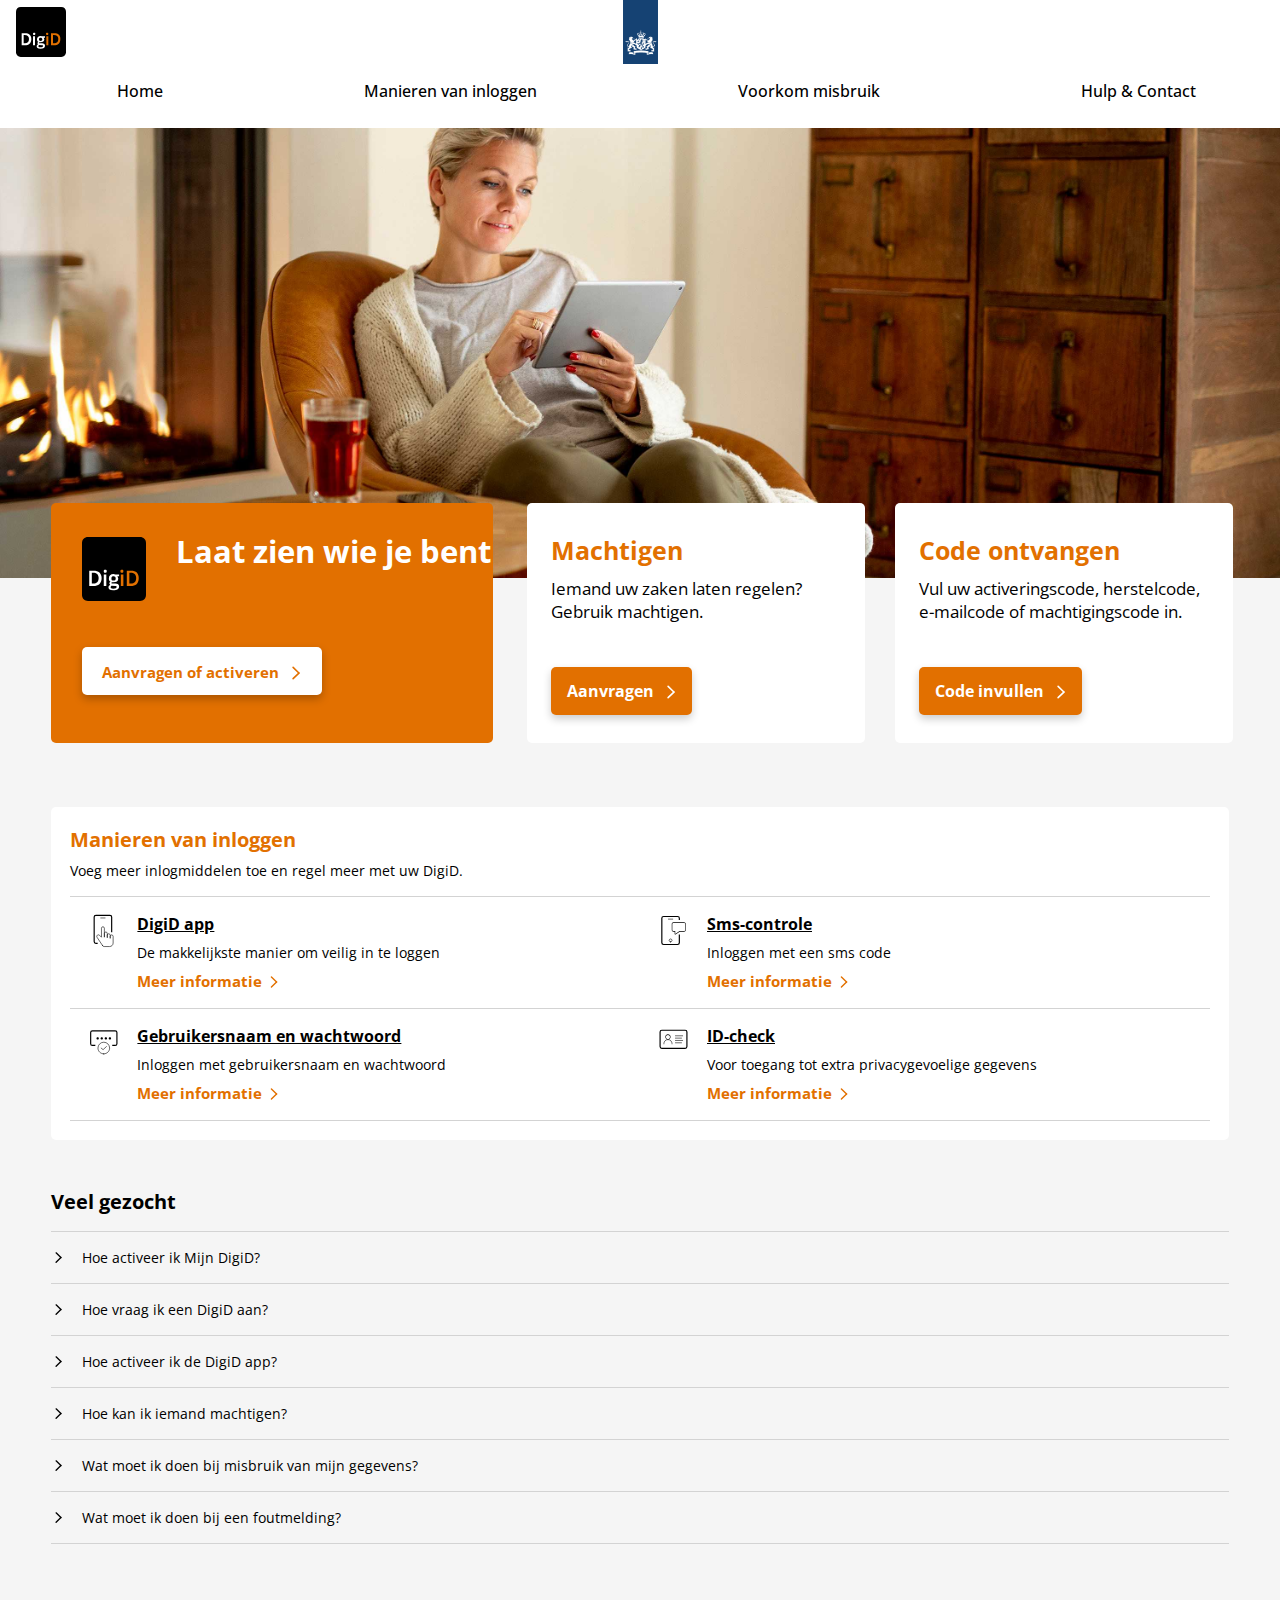
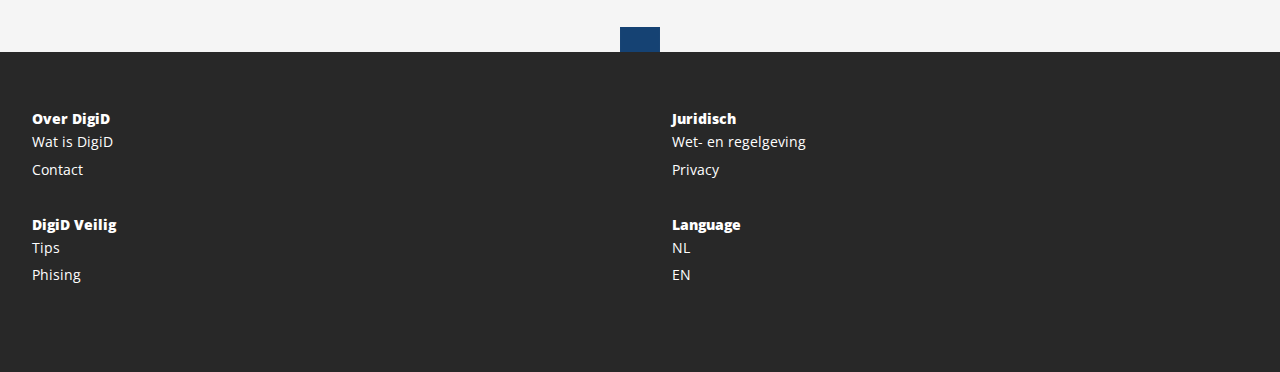
==== commit def80864: "Add files via upload" ====
--- a/index.html
+++ b/index.html
@@ -27,7 +27,7 @@
         <!-- NAVIGATIE -->
         <nav class="navigation">
             <ul>
-                <li><a href="#"><img src="images/pijl_oranje.svg" alt="pijltje">Home</a></li>
+                <li><a href="index.html"><img src="images/pijl_oranje.svg" alt="pijltje">Home</a></li>
                 <li><a href="#"><img src="images/pijl_oranje.svg" alt="pijltje">Manieren van inloggen</a></li>
                 <li><a href="#"><img src="images/pijl_oranje.svg" alt="pijltje">Voorkom misbruik</a></li>
                 <li><a href="#"><img src="images/pijl_oranje.svg" alt="pijltje">Hulp &amp; Contact </a></li>
--- a/styles/style.css
+++ b/styles/style.css
@@ -299,6 +299,8 @@
     border-radius: 5px;
     box-shadow: 0 4px 8px 0 rgba(0, 0, 0, 0.25);
     cursor: pointer;
+    outline: none;
+    appearance: none;
 }
 
 /* EERSTE SECTION BUTTON PIJLTJE */
@@ -349,6 +351,8 @@
     border-radius: 5px;
     box-shadow: 0 4px 8px 0 rgba(0, 0, 0, 0.20);
     cursor: pointer;
+    outline: none;
+    appearance: none;
 }
 
 /* TWEEDE EN DERDE SECTION BUTTONS PIJLTJES */
@@ -580,36 +584,71 @@
 
 @media screen and (min-width: 1000px) and (max-width: 3000px) {
 
+    /* MAIN ALGEMEEN*/
+    .first {
+        margin-top: 8rem;
+    }
+
     /******************************/
     /*          NAVIGATIE         */
     /******************************/
+    /* HEADER RUIMTE */
+    header {
+        height: 8rem;
+    }
+
+    /* HEADER DIGID LOGO */
+    header img:nth-of-type(1) {
+        position: relative;
+        top: -2rem;
+    }
+
+    /* HEADER RIJKSOVERHEID LOGO */
+    header img:nth-of-type(2) {
+        position: relative;
+        top: -2rem;
+    }
+
+
+    /* HAMBURGER CONTAINER */
+    header div:nth-of-type(1) {
+        opacity: 0;
+    }
 
     /* NAVIGATIE RUIMTE */
     nav {
         position: absolute;
+        transform: translateY(100%);
         width: 100%;
-        display: flex;
-    }
-
-    /* NAVIGATIE ASDFGHJKL */
+        height: 2rem;
+        margin: 0 auto;
+    }
+
     header nav ul {
-        position: absolute;
+        position: relative;
+        top: -6rem;
+        width: 100%;
         list-style: none;
         display: flex;
         flex-direction: row;
-        width: 100%;
-        top: -4.2rem;
-        left: 25rem;
-    }
-
-    /* NAVIGATIE ASDFGHJKL */
+        justify-content: space-around;
+    }
+
+
     header nav ul a {
         display: block;
-        color: #000;
-        font-family: 'IBM Plex Sans', sans-serif;
+        color: #000000;
         font-weight: 500;
         font-size: 1em;
         text-decoration: none;
+        position: relative;
+        top: 6rem;
+        left: 0;
+    }
+
+    /* PIJLTJES VOOR LIST ITEMS*/
+    nav ul li a img {
+        display: none;
     }
 
 
@@ -858,6 +897,13 @@
         width: 18rem;
     }
 }
+
+
+
+
+
+
+
 
 
 
@@ -987,6 +1033,8 @@
     border-radius: 5px;
     box-shadow: 0 4px 8px 0 rgba(0, 0, 0, 0.20);
     cursor: pointer;
+    outline: none;
+    appearance: none;
 }
 
 /* TWEEDE EN VIERDE SECTION BUTTON TEKST */
@@ -1085,19 +1133,9 @@
     border: 0;
     outline: 0;
     cursor: pointer;
-}
-
-/* DROPDOWN PIJLTJE */
-/*
-.second section:nth-of-type(3) button img {
-    position: relative;
-    top: 3px;
-    left: 140px;
-    width: 20px;
-    height: auto;
-    transform: rotate(90deg);
-}
-*/
+    outline: none;
+    appearance: none;
+}
 
 /* DROPDOWN PIJLTJE */
 .second section:nth-of-type(3) button img {
@@ -1163,6 +1201,8 @@
     border-radius: 5px;
     box-shadow: 0 4px 8px 0 rgba(0, 0, 0, 0.20);
     cursor: pointer;
+    outline: none;
+    appearance: none;
 }
 
 /* DROPDOWN UITKLAP BUTTON PIJLTJE */
@@ -1234,6 +1274,8 @@
     border: 0;
     outline: 0;
     cursor: pointer;
+    outline: none;
+    appearance: none;
 }
 
 /* DROPDOWN PIJLTJE */
@@ -1475,51 +1517,6 @@
         margin-top: 4rem;
     }
 
-
-    /******************************/
-    /*       HAMBURGER MENU       */
-    /******************************/
-
-    /* HAMBURGER CONTAINER */
-    header div:nth-of-type(1) {
-        opacity: 0;
-    }
-
-
-    /******************************/
-    /*          NAVIGATIE         */
-    /******************************/
-
-    /* NAVIGATIE RUIMTE */
-    nav {
-        transform: translateY(100%);
-        width: 100%;
-        height: 4rem;
-        left: -3rem;
-    }
-
-
-    nav ul {
-        display: flex;
-        justify-content: space-around;
-    }
-
-
-    /* TEKST LIST ITEMS */
-    nav ul li a {
-        position: relative;
-        top: 5.5rem;
-        left: -22rem;
-
-    }
-
-
-    /* PIJLTJES VOOR LIST ITEMS*/
-    nav ul li a img {
-        display: none;
-    }
-
-
     /******************************/
     /*       HOME BUTTON        */
     /******************************/
